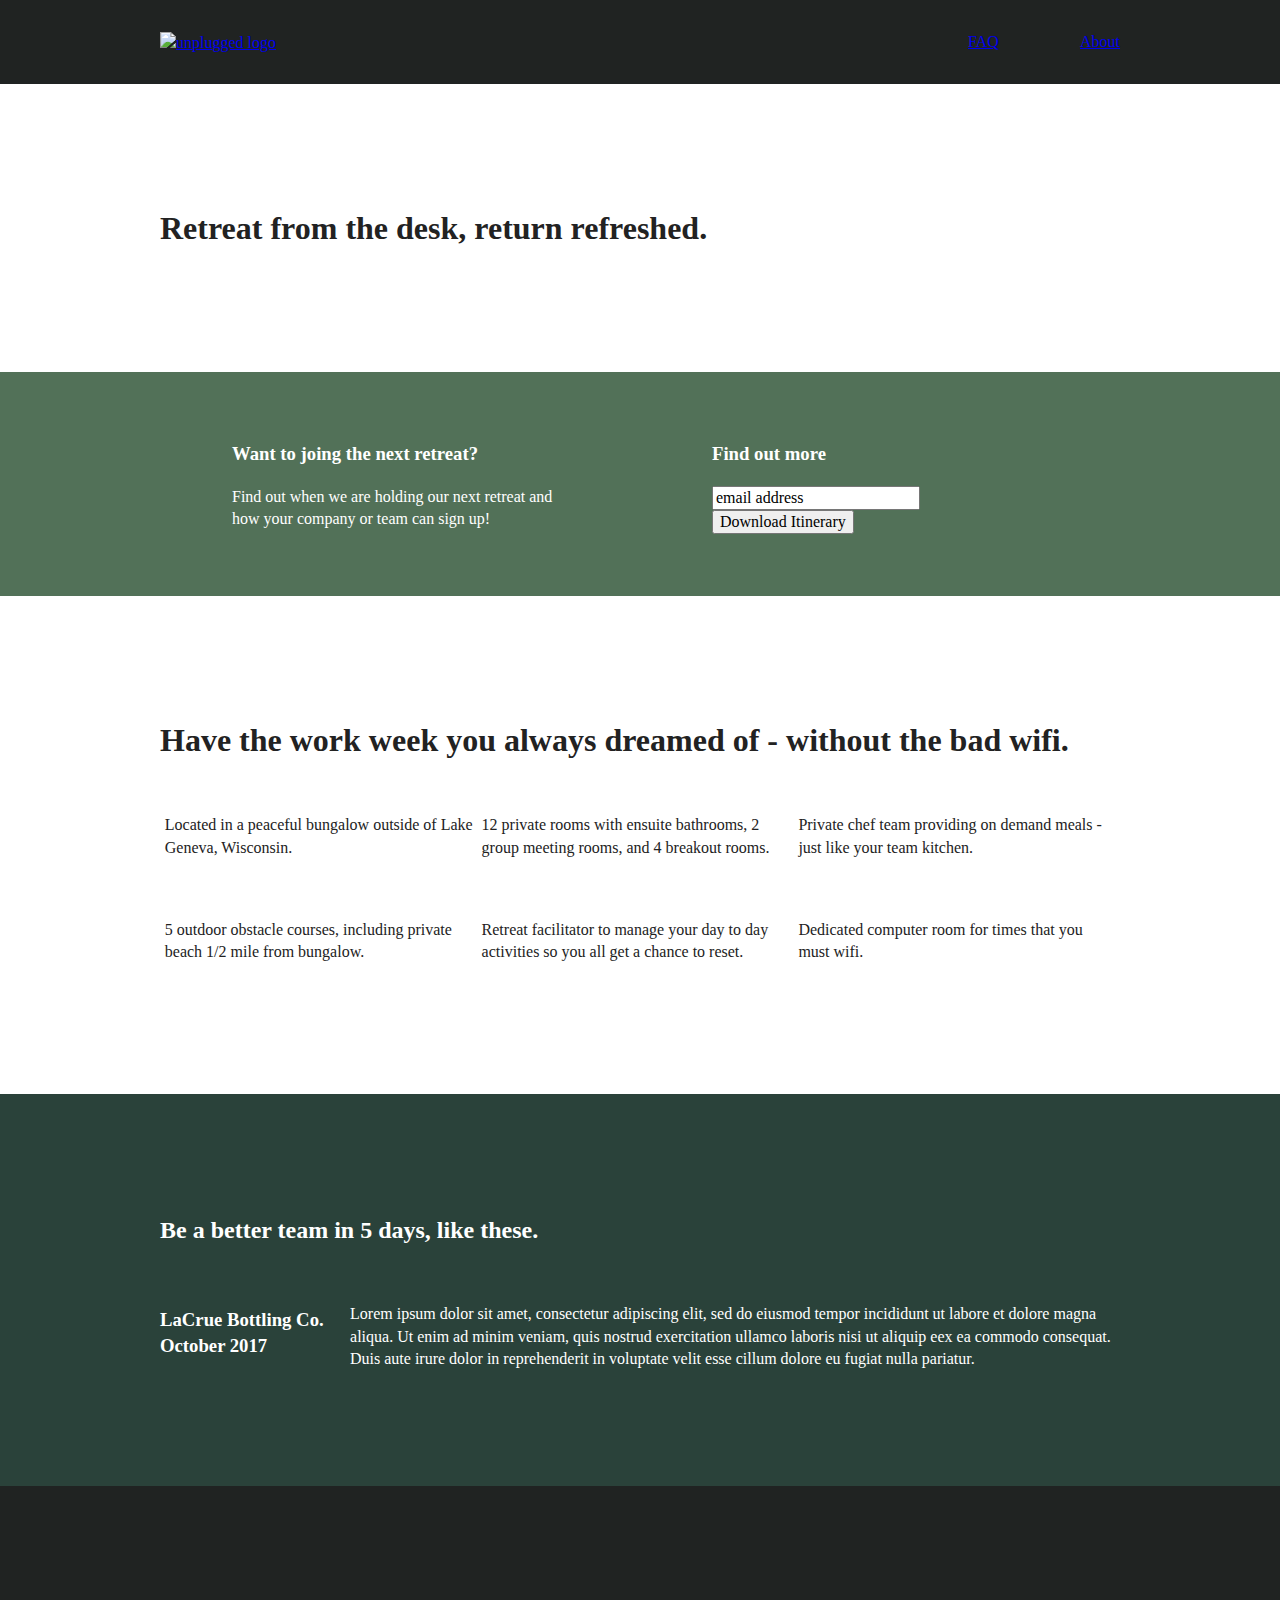
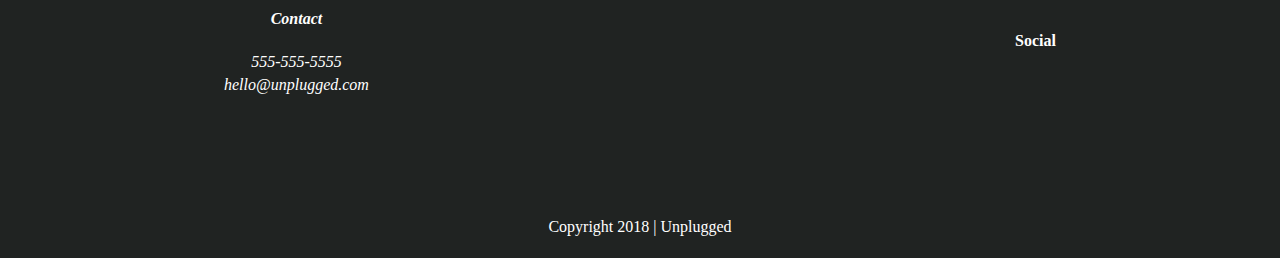
==== index.html @ 1973b43f "added desktop layout" ====
<!doctype html>
<html class="no-js" lang="">

<head>
  <meta charset="utf-8">
  <title>Unplugged Retreat</title>
  <meta name="description" content="">
  <meta name="viewport" content="width=device-width, initial-scale=1">

  <meta property="og:title" content="">
  <meta property="og:type" content="">
  <meta property="og:url" content="">
  <meta property="og:image" content="">

  <link rel="manifest" href="site.webmanifest">
  <link rel="apple-touch-icon" href="icon.png">
  <!-- Place favicon.ico in the root directory -->

  <link rel="stylesheet" href="css/normalize.css">
  <link rel="stylesheet" href="css/main.css">

  <meta name="theme-color" content="#fafafa">
</head>

<body>
  <!-- Add your site or application content here -->
  <header>
    <div class="content-wrapper">
        <a href="#">
          <img src="" alt="unplugged logo">
        </a>
      <div class="header-divider"></div>
      <nav>
        <ul>
          <li><a href="faq/index.html" target="_blank">FAQ</a></li>
          <li><a href="about/index.html" target="_blank">About</a></li>
        </ul>
      </nav>
    </div>
  </header>

  <main>
    <section class="hero-area">
      <div class="content-wrapper">
        <h1>Retreat from the desk, return refreshed.</h1>
      </div>
    </section>

    <aside>
      <div class="content-wrapper">
        <div class="form-description">
          <h3>Want to joing the next retreat?</h3>
          <p>Find out when we are holding our next retreat and how your company or team can sign up!</p>
        </div>
        <div class="form">
          <h3>Find out more</h3>
          <input type="text" name="name" value="email address">
          <input type="button" value="Download Itinerary">
        </div>
      </div> <!-- aside content wrapper ends -->
    </aside>

    <secition class="features">
      <div class="content-wrapper">
        <h1>Have the work week you always dreamed of - without the bad wifi.</h1>
        <div class="features-items">
          <article>
            <p class="fontawesome-icon"></p>
            <p class="features-item-description">Located in a peaceful bungalow outside of Lake Geneva, Wisconsin.</p>
          </article>
          <article>
            <p class="fontawesome-icon"></p>
            <p class="features-item-description">12 private rooms with ensuite bathrooms, 2 group meeting rooms, and 4 breakout rooms.</p>
          </article>
          <article>
            <p class="fontawesome-icon"></p>
            <p class="features-item-description">Private chef team providing on demand meals - just like your team kitchen.</p>
          </article>
          <article>
            <p class="fontawesome-icon"></p>
            <p class="features-item-description">5 outdoor obstacle courses, including private beach 1/2 mile from bungalow.</p>
          </article>
          <article>
            <p class="fontawesome-icon"></p>
            <p class="features-item-description">Retreat facilitator to manage your day to day activities so you all get a chance to reset.</p>
          </article>
          <article>
            <p class="fontawesome-icon"></p>
            <p class="features-item-description">Dedicated computer room for times that you must wifi.</p>
          </article>
        </div>
      </div>
    </secition>

    <section class="reviews">
      <div class="content-wrapper">
        <h2>Be a better team in 5 days, like these.</h2>
        <article>
          <h3>LaCrue Bottling Co. October 2017</h3>
           <p>Lorem ipsum dolor sit amet, consectetur adipiscing elit, sed do eiusmod tempor incididunt ut labore et dolore magna aliqua. Ut enim ad minim veniam, quis nostrud exercitation ullamco laboris nisi ut aliquip eex ea commodo consequat. Duis aute irure dolor in reprehenderit in voluptate velit esse cillum dolore eu fugiat nulla pariatur.</p>
        </article>
      </div>
    </section>

  </main> <!-- main wrapper -->


  <footer>
    <div class="content-wrapper">
      <div class="footer-content">
        <address class="contact">
          <h4>Contact</h4>
          <p>555-555-5555<br>
            hello@unplugged.com</p>
        </address>
        <div class="social">
          <h4>Social</h4>
            <div class="social-icons">
              <p><a href="https://www.facebook.com/christina.c.lynn/" target="_blank"></a></p>
              <p><a href="https://twitter.com/Skillcrush" target="_blank"></a></p>
              <p><a href="https://www.instagram.com/smilynnod/" target="_blank"></a></p>
              <!-- other social links here -->
            </div>
        </div>
      </div><!-- footer content ends -->
    </div> <!-- footer content-wrapper ends -->
    <div class="copyright">
      <p>Copyright 2018 | Unplugged</p>
    </div>
  </footer>




  <script src="js/vendor/modernizr-3.11.2.min.js"></script>
  <script src="js/plugins.js"></script>
  <script src="js/main.js"></script>

  <!-- Google Analytics: change UA-XXXXX-Y to be your site's ID. -->
  <script>
    window.ga = function () { ga.q.push(arguments) }; ga.q = []; ga.l = +new Date;
    ga('create', 'UA-XXXXX-Y', 'auto'); ga('set', 'anonymizeIp', true); ga('set', 'transport', 'beacon'); ga('send', 'pageview')
  </script>
  <script src="https://www.google-analytics.com/analytics.js" async></script>
</body>

</html>
---- css/main.css ----
/*! HTML5 Boilerplate v8.0.0 | MIT License | https://html5boilerplate.com/ */

/* main.css 2.1.0 | MIT License | https://github.com/h5bp/main.css#readme */
/*
 * What follows is the result of much research on cross-browser styling.
 * Credit left inline and big thanks to Nicolas Gallagher, Jonathan Neal,
 * Kroc Camen, and the H5BP dev community and team.
 */

/* ==========================================================================
   Base styles: opinionated defaults
   ========================================================================== */

html {
  color: #222;
  font-size: 1em;
  line-height: 1.4;
}

/*
 * Remove text-shadow in selection highlight:
 * https://twitter.com/miketaylr/status/12228805301
 *
 * Vendor-prefixed and regular ::selection selectors cannot be combined:
 * https://stackoverflow.com/a/16982510/7133471
 *
 * Customize the background color to match your design.
 */

::-moz-selection {
  background: #b3d4fc;
  text-shadow: none;
}

::selection {
  background: #b3d4fc;
  text-shadow: none;
}

/*
 * A better looking default horizontal rule
 */

hr {
  display: block;
  height: 1px;
  border: 0;
  border-top: 1px solid #ccc;
  margin: 1em 0;
  padding: 0;
}

/*
 * Remove the gap between audio, canvas, iframes,
 * images, videos and the bottom of their containers:
 * https://github.com/h5bp/html5-boilerplate/issues/440
 */

audio,
canvas,
iframe,
img,
svg,
video {
  vertical-align: middle;
}

/*
 * Remove default fieldset styles.
 */

fieldset {
  border: 0;
  margin: 0;
  padding: 0;
}

/*
 * Allow only vertical resizing of textareas.
 */

textarea {
  resize: vertical;
}

/* ==========================================================================
   Author's custom styles
   ========================================================================== */

  .content-wrapper {
    width: 90%;
    margin: 50px 0;
  }

   /*------------- Base Header - Footer Styles -------------*/

   header,
   footer {
    display: flex;
    justify-content: center;
    align-items: center;
    flex-flow: row wrap;
   }

   header {
    background: #202322;
    color: #ffffff;
    padding: 15px 0;
   }

   header .content-wrapper {
    margin: 0;
    display: flex;
    justify-content: center;
    align-items: center;
    flex-flow: row wrap;
   }

   .header-divider {
    width: 100%;
    height: 1px;
    margin: 10px 0 20px 0;
   }

   header nav {
    display: flex;
    justify-content: space-around;
    align-items: center;
    flex-flow: row wrap; 
    width: 60%;
   }

   header nav ul {
    display: flex;
    justify-content: space-around;
    width: 100%;
    list-style-type: none;
   }

   footer {
    flex-direction: column;
    margin: 0;
    background: #202322;
    color: #ffffff;
   }

   footer p{
    margin: 0;
   }

   footer .content-wrapper {
    width: 55%;
    margin: 50px 0;
    text-align: center;
   }

   footer .contact {
    margin-bottom: 50px;
   }

   footer .social-icons {
    display: flex;
    justify-content: space-around;
    align-items: center;
   }

   footer .social-icons p {
    display: flex;
    justify-content: center;
    align-items: center;
   }

   footer .copyright {
    margin: 20px 0;
    display: flex;
    justify-content: center;
   }

   /*------------- Mobile Styles - Homepage -------------*/

   /* Hero Area */

  .hero-area {
    display: flex;
    justify-content: center;
    flex-flow: row wrap; 
   }

   /* Aside */

   aside {
    display: flex;
    justify-content: center;
    align-items: center;
    flex-flow: row wrap;
    background: #527158; 
    color: #ffffff;
   }


  /* Features */

   .features {
    display: flex;
    justify-content: center;
    flex-flow: row wrap; 
   }


   .features h2 {
    margin-bottom: 60px;
   }

   .features .features-items{
    display: flex;
    justify-content: center;
    align-items: center;
    flex-flow: row wrap; 
   }

   .features article {
    width: 64%;
    margin: 30px 0;
   }

   .features p {
    margin: 0;
   }

    /* Reviews */

  .reviews{
    display: flex;
    justify-content: center;
    flex-flow: row wrap; 
    background: #2a423a; 
    color: #ffffff;
   }

   .reviews h2 {
    margin-bottom: 40px;
   }

   .reviews h3 {
    width: 55%;
    margin: 20px 0;
   }

/* ==========================================================================
   About Page
   ========================================================================== */

  .mission {
    display: flex;
    justify-content: center;
    align-items: center;
    flex-flow: row wrap; 
    background: #527158;
    color: #ffffff;
  }

  .map {
    margin: 0;
  }

  .contact-section {
    display: flex;
    justify-content: center;
    align-items: center;
    flex-flow: row wrap;
    background: #2a423a;
    color: #ffffff;
  }

  .contact-content p {
    margin: 0;
  }


/* ==========================================================================
   FAQ Page
   ========================================================================== */
   
   .faq {
    display: flex;
    justify-content: center;
    align-items: center;
    flex-flow: row wrap; 
    background: #527158;
    color: #ffffff;
   }

   .faq .content-wrapper {
    display: flex;
    justify-content: flex-start;
    align-items: center;
    flex-flow: row wrap; 
    margin: 50px 0 0 0;
   }

   .faq h2 {
    margin-bottom: 40px:;
   }

   .faq-content {
    margin-bottom: 50px;
   }


/* ==========================================================================
   Helper classes
   ========================================================================== */

/*
 * Hide visually and from screen readers
 */

.hidden,
[hidden] {
  display: none !important;
}

/*
 * Hide only visually, but have it available for screen readers:
 * https://snook.ca/archives/html_and_css/hiding-content-for-accessibility
 *
 * 1. For long content, line feeds are not interpreted as spaces and small width
 *    causes content to wrap 1 word per line:
 *    https://medium.com/@jessebeach/beware-smushed-off-screen-accessible-text-5952a4c2cbfe
 */

.sr-only {
  border: 0;
  clip: rect(0, 0, 0, 0);
  height: 1px;
  margin: -1px;
  overflow: hidden;
  padding: 0;
  position: absolute;
  white-space: nowrap;
  width: 1px;
  /* 1 */
}

/*
 * Extends the .sr-only class to allow the element
 * to be focusable when navigated to via the keyboard:
 * https://www.drupal.org/node/897638
 */

.sr-only.focusable:active,
.sr-only.focusable:focus {
  clip: auto;
  height: auto;
  margin: 0;
  overflow: visible;
  position: static;
  white-space: inherit;
  width: auto;
}

/*
 * Hide visually and from screen readers, but maintain layout
 */

.invisible {
  visibility: hidden;
}

/*
 * Clearfix: contain floats
 *
 * For modern browsers
 * 1. The space content is one way to avoid an Opera bug when the
 *    `contenteditable` attribute is included anywhere else in the document.
 *    Otherwise it causes space to appear at the top and bottom of elements
 *    that receive the `clearfix` class.
 * 2. The use of `table` rather than `block` is only necessary if using
 *    `:before` to contain the top-margins of child elements.
 */

.clearfix::before,
.clearfix::after {
  content: " ";
  display: table;
}

.clearfix::after {
  clear: both;
}

/* ==========================================================================
   EXAMPLE Media Queries for Responsive Design.
   These examples override the primary ('mobile first') styles.
   Modify as content requires.
   ========================================================================== */

@media screen and (min-width: 768px) {
  /*Tablet styles here*/

  /* General styles */
  .content-wrapper {
    max-width: 640px;
    margin: 100px 0;
  }

  /* Header */
  header {
    justify-content: space-around;
    padding: 33px 0;
  }

  header .content-wrapper {
    width: 100%;
    justify-content: space-between;
  }

  header nav {
    width: 20%;
  }

  header nav ul {
    justify-content: space-between;
  }

  .header-divider {
    display: none;
  }

/* Hero Area */

/* Aside */
  aside .content-wrapper {
    margin: 50px 0;
    display: flex;
    justify-content: space-between;
    flex-flow: row wrap;
  }

  aside .content-wrapper .form-description,
  aside .content-wrapper .form {
    width: 40%;
    margin: 0;
  }

  /* Features */
  .features article {
    align-items: center;
    display: flex;
    justify-content: center;
    flex-flow: column wrap;
    flex-basis: 50%;
  }

  .freatures .features-item-description {
    width: 60%;
  }


  /* Reviews */
  .reviews article {
    display: flex;
    justify-content: flex-start;
  }
  
  .review article div {
    width: 50%;
  }

  /* Footer */
  footer .content-wrapper {
    width: 65%;
    margin: 100px 0px ;

  }

  .footer-content {
    display: flex;
    justify-content: space-between;
    align-items: center;

  }

  footer .contact {
    margin-bottom: 0;

  }

  footer .copyright {
    width: 100%;
  }

/* ==========================================================================
   About Page
   ========================================================================== */
 
   .mission-content {
      display: flex;
      justify-content: space-between;
      align-items: center;
      padding-top: 20px;
    }
 
    .mission-content p {
      width: 45%
    }
 
    .contact-section .content-wrapper h2 {
      width: 83%
    }
 
    .contact-content {
      display: flex;
      justify-content: space-between;
      align-items: flex-start;
}


/* ==========================================================================
   FAQ Page
   ========================================================================== */
   
   header {
    padding: 15px 0;
   }

    .faq .content-wrapper {
      justify-content: space-between;
    }
    
    .faq-content {
      flex-basis: 40%;
    }
 
    .faq h2 {
      width: 100%;
    }

}

@media screen and (min-width: 1200px) {
  /*Desktop styles here*/

  /* General styles */
  .content-wrapper {
    max-width: 960px;
  }

/* Hero Area */
  .hero-area h1 {
    width: 60%;
}


/* Aside */
  aside .content-wrapper {
    justify-content: space-around;
  }

  aside .content-wrapper .form-description,
  aside .content-wrapper .form {
    width: 35%;
  }

  /* Features */
  .features h2 {
    width: 90%;
  }

  .features article {
    flex-basis: 33%;
  }


  /* Reviews */
  .review article div {
    width: 45%;
  }

/* ==========================================================================
   About Page
   ========================================================================== */
 
   .mission h2 , 
   .contact-section .content-wrapper {
       max-width: 95%;
    }


/* ==========================================================================
   FAQ Page
   ========================================================================== */

    .faq h2 {
      width: 100%;
    }


}

@media print,
  (-webkit-min-device-pixel-ratio: 1.25),
  (min-resolution: 1.25dppx),
  (min-resolution: 120dpi) {
  /* Style adjustments for high resolution devices */
}

/* ==========================================================================
   Print styles.
   Inlined to avoid the additional HTTP request:
   https://www.phpied.com/delay-loading-your-print-css/
   ========================================================================== */

@media print {
  *,
  *::before,
  *::after {
    background: #fff !important;
    color: #000 !important;
    /* Black prints faster */
    box-shadow: none !important;
    text-shadow: none !important;
  }

  a,
  a:visited {
    text-decoration: underline;
  }

  a[href]::after {
    content: " (" attr(href) ")";
  }

  abbr[title]::after {
    content: " (" attr(title) ")";
  }

  /*
   * Don't show links that are fragment identifiers,
   * or use the `javascript:` pseudo protocol
   */
  a[href^="#"]::after,
  a[href^="javascript:"]::after {
    content: "";
  }

  pre {
    white-space: pre-wrap !important;
  }

  pre,
  blockquote {
    border: 1px solid #999;
    page-break-inside: avoid;
  }

  /*
   * Printing Tables:
   * https://web.archive.org/web/20180815150934/http://css-discuss.incutio.com/wiki/Printing_Tables
   */
  thead {
    display: table-header-group;
  }

  tr,
  img {
    page-break-inside: avoid;
  }

  p,
  h2,
  h3 {
    orphans: 3;
    widows: 3;
  }

  h2,
  h3 {
    page-break-after: avoid;
  }
}
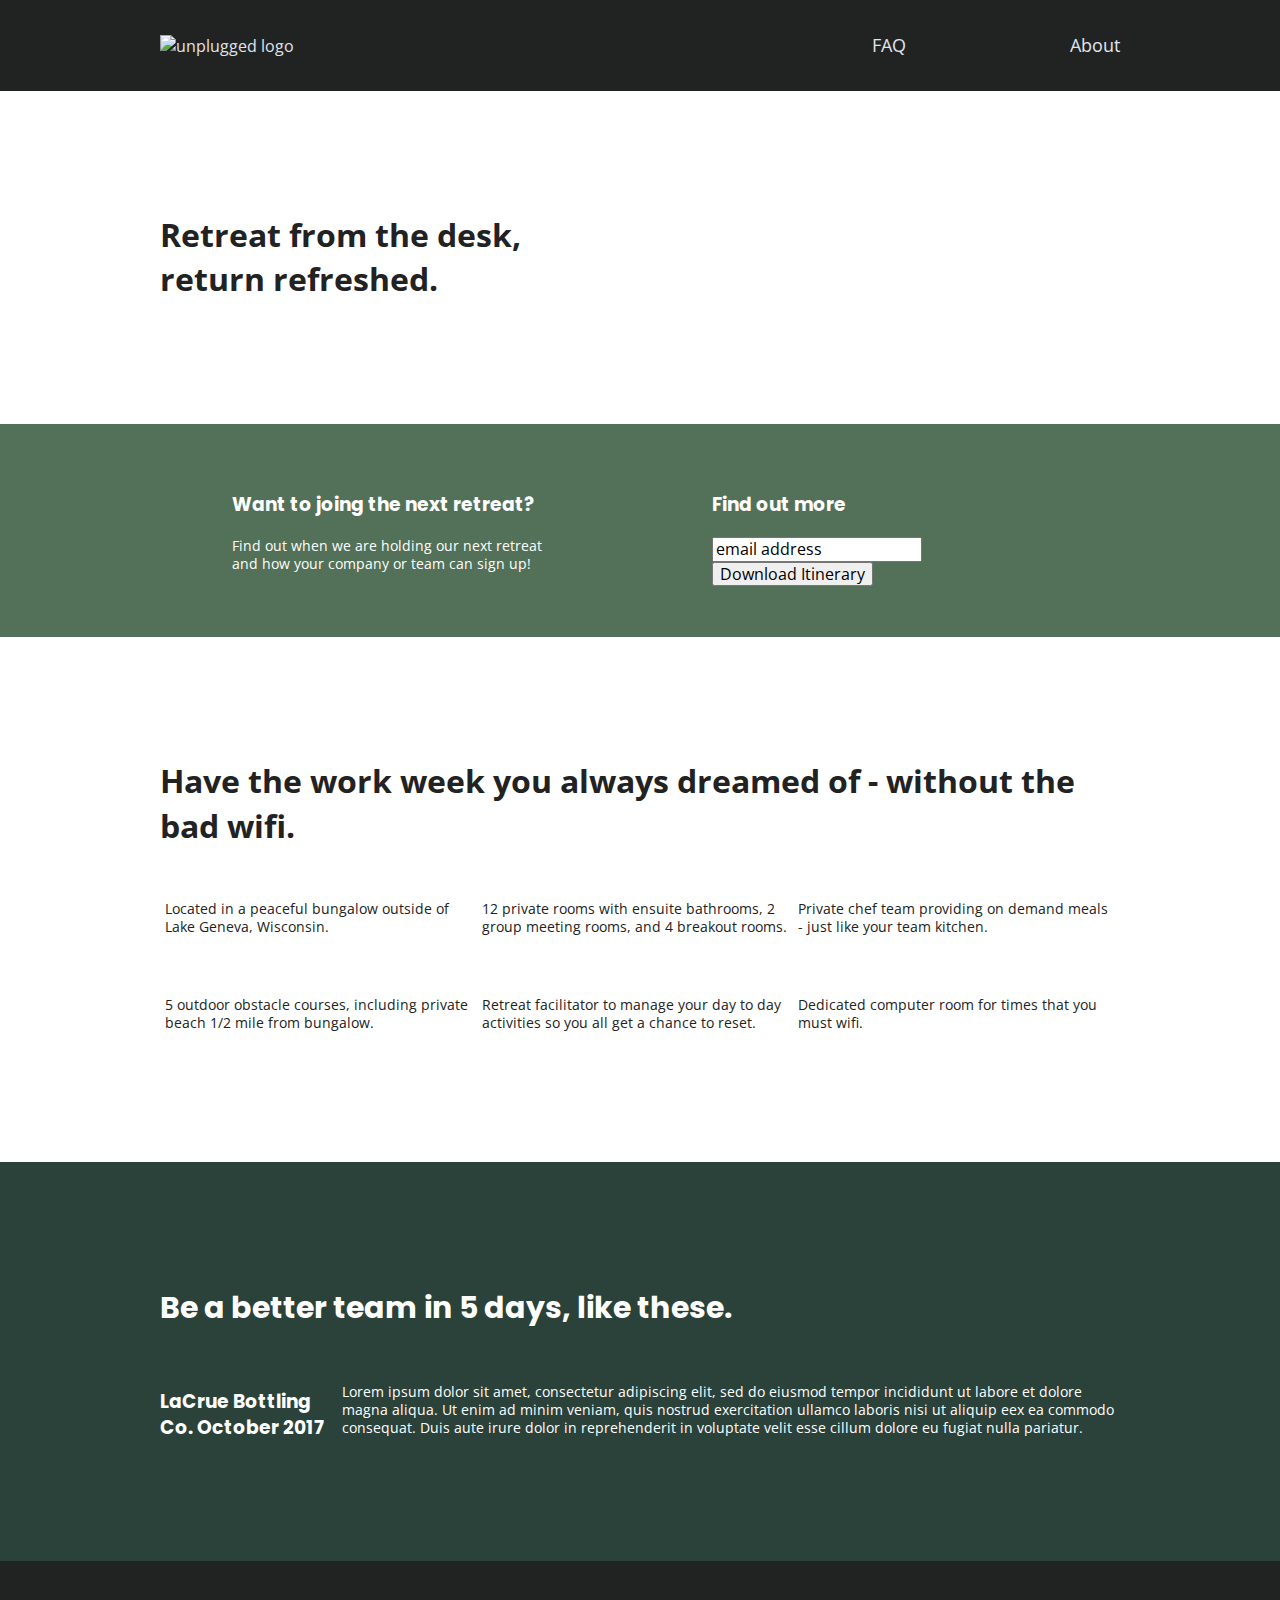
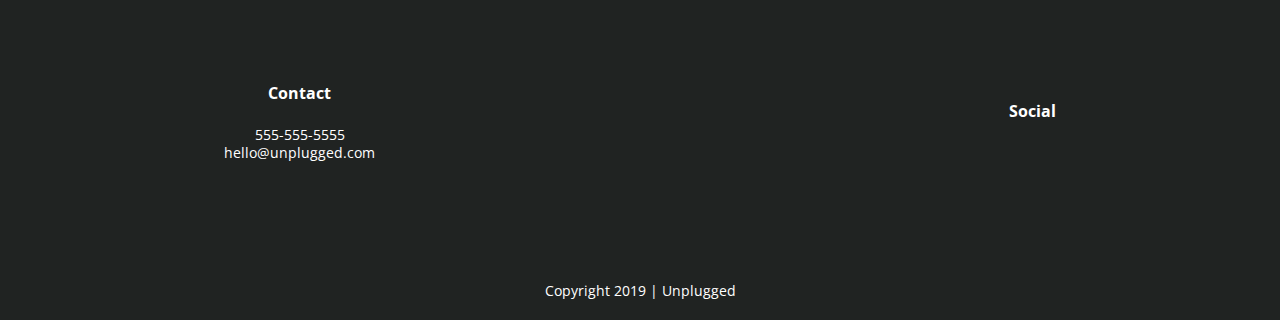
==== commit abf0a55d: "added text style to CSS" ====
--- a/index.html
+++ b/index.html
@@ -20,6 +20,9 @@
   <link rel="stylesheet" href="css/main.css">
 
   <meta name="theme-color" content="#fafafa">
+
+<!-- Google Fonts -->
+  <link href="https://fonts.googleapis.com/css?family=Open+Sans:400,700|Poppins:500,700" rel="stylesheet">
 </head>
 
 <body>
@@ -42,7 +45,7 @@
   <main>
     <section class="hero-area">
       <div class="content-wrapper">
-        <h1>Retreat from the desk, return refreshed.</h1>
+        <h1>Retreat from the desk,<br>return refreshed.</h1>
       </div>
     </section>
 
@@ -125,7 +128,7 @@
       </div><!-- footer content ends -->
     </div> <!-- footer content-wrapper ends -->
     <div class="copyright">
-      <p>Copyright 2018 | Unplugged</p>
+      <p>Copyright 2019 | Unplugged</p>
     </div>
   </footer>
 
--- a/css/main.css
+++ b/css/main.css
@@ -87,6 +87,62 @@
    Author's custom styles
    ========================================================================== */
 
+/* General Styles */
+ 
+html {
+  font-size: 16px;
+}
+ 
+body {
+ font-family: 'Open Sans', sans-serif;
+ font-size: 1em;
+ text-align: left;
+}
+ 
+ul, 
+ol {
+ font-size: 1.125em;
+ list-style-type: none;
+}
+ 
+a {
+  color: #e2e3ed;
+  text-decoration: none;
+}
+ 
+h2 {
+ font-family: 'Poppins', sans-serif;
+ font-size: 1.875em;
+}
+ 
+h3 {
+ font-family: 'Poppins', sans-serif;
+ font-size: 1.125em,
+ margin: 20px 0;
+}
+ 
+p {
+  font-family: 'Open Sans', sans-serif;
+  font-size: .875em;
+  line-height: 1.285em;
+}
+ 
+img {
+ 
+}
+ 
+figure {
+ 
+}
+ 
+address h4 {
+ font-style: normal;
+}
+
+address p {
+ font-style: normal;
+}
+
   .content-wrapper {
     width: 90%;
     margin: 50px 0;
@@ -132,9 +188,8 @@
 
    header nav ul {
     display: flex;
-    justify-content: space-around;
+    justify-content: space-between;
     width: 100%;
-    list-style-type: none;
    }
 
    footer {
@@ -416,7 +471,7 @@
   }
 
   header nav {
-    width: 20%;
+    width: 30%;
   }
 
   header nav ul {
@@ -426,8 +481,6 @@
   .header-divider {
     display: none;
   }
-
-/* Hero Area */
 
 /* Aside */
   aside .content-wrapper {
@@ -449,11 +502,11 @@
     display: flex;
     justify-content: center;
     flex-flow: column wrap;
-    flex-basis: 50%;
+    flex-basis: 45%;
   }
 
   .freatures .features-item-description {
-    width: 60%;
+    width: 62%;
   }
 
 
@@ -541,6 +594,10 @@
 @media screen and (min-width: 1200px) {
   /*Desktop styles here*/
 
+  header {
+    padding: 15px 0;
+  }
+
   /* General styles */
   .content-wrapper {
     max-width: 960px;
@@ -548,7 +605,7 @@
 
 /* Hero Area */
   .hero-area h1 {
-    width: 60%;
+    width: 40%;
 }
 
 
@@ -574,7 +631,7 @@
 
   /* Reviews */
   .review article div {
-    width: 45%;
+    width: 50%;
   }
 
 /* ==========================================================================
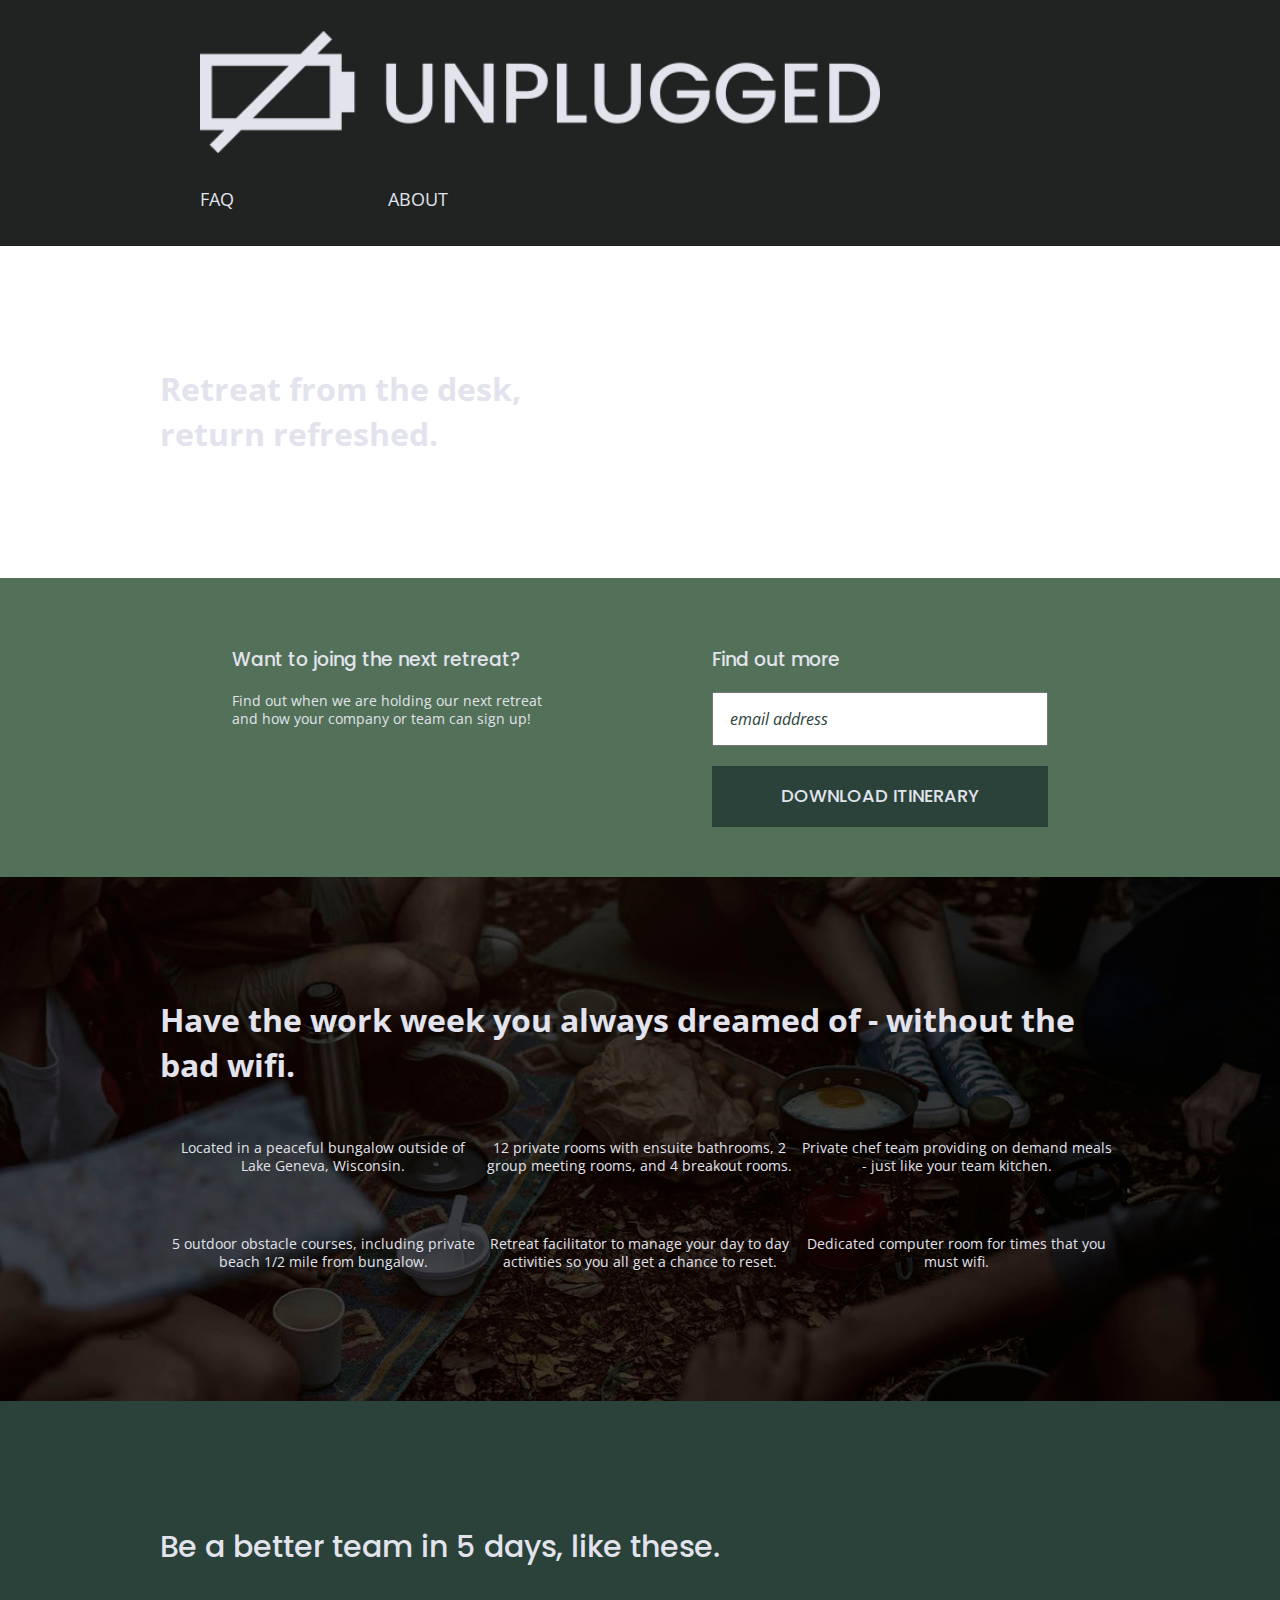
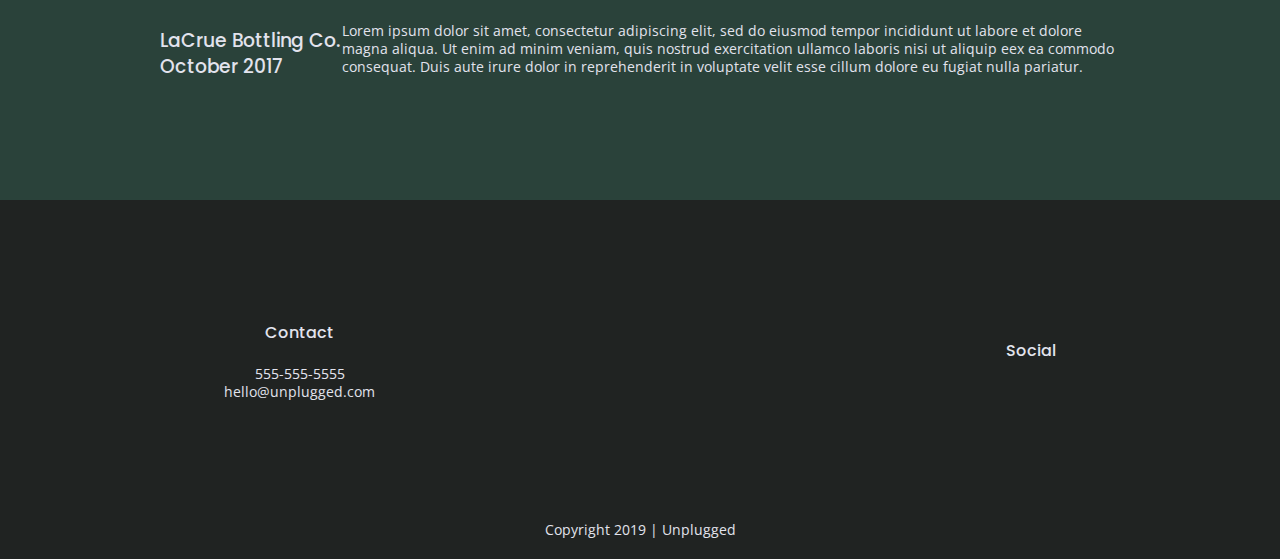
==== commit ee05a5cc: "set images to 72ppi and added them as background in index.html" ====
--- a/index.html
+++ b/index.html
@@ -30,7 +30,9 @@
   <header>
     <div class="content-wrapper">
         <a href="#">
-          <img src="" alt="unplugged logo">
+        <figure>
+          <img src="img/unpluggedlogo.png" alt="unplugged logo">
+        </figure>
         </a>
       <div class="header-divider"></div>
       <nav>
--- a/css/main.css
+++ b/css/main.css
@@ -94,15 +94,17 @@
 }
  
 body {
- font-family: 'Open Sans', sans-serif;
- font-size: 1em;
- text-align: left;
+  font-family: 'Open Sans', sans-serif;
+  font-size: 1em;
+  text-align: left;
+  color: #e2e3ed;
 }
  
 ul, 
 ol {
- font-size: 1.125em;
- list-style-type: none;
+  font-size: 1.125em;
+  list-style-type: none;
+  text-transform: uppercase;
 }
  
 a {
@@ -111,36 +113,38 @@
 }
  
 h2 {
- font-family: 'Poppins', sans-serif;
- font-size: 1.875em;
-}
- 
-h3 {
- font-family: 'Poppins', sans-serif;
- font-size: 1.125em,
- margin: 20px 0;
+  font-family: 'Poppins', sans-serif;
+  font-size: 1.875em;
+  font-weight: 500;
+}
+ 
+h3, h4 {
+  font-family: 'Poppins', sans-serif;
+  font-size: 1.125em,
+  margin: 20px 0;
+  font-weight: 500;
 }
  
 p {
-  font-family: 'Open Sans', sans-serif;
   font-size: .875em;
   line-height: 1.285em;
+  font-weight: normal;
 }
  
 img {
- 
+  width: 100%;
 }
  
 figure {
- 
+  width: 100%;
 }
  
 address h4 {
- font-style: normal;
+  font-style: normal;
 }
 
 address p {
- font-style: normal;
+  font-style: normal;
 }
 
   .content-wrapper {
@@ -160,7 +164,6 @@
 
    header {
     background: #202322;
-    color: #ffffff;
     padding: 15px 0;
    }
 
@@ -175,6 +178,7 @@
    .header-divider {
     width: 100%;
     height: 1px;
+    background: #3a3a3a;
     margin: 10px 0 20px 0;
    }
 
@@ -196,7 +200,6 @@
     flex-direction: column;
     margin: 0;
     background: #202322;
-    color: #ffffff;
    }
 
    footer p{
@@ -239,7 +242,11 @@
     display: flex;
     justify-content: center;
     flex-flow: row wrap; 
-   }
+    background: url('../img/jake-melara-30679-unsplash.jpg') center no-repeat;
+    background-size: cover;
+   }
+
+
 
    /* Aside */
 
@@ -249,7 +256,6 @@
     align-items: center;
     flex-flow: row wrap;
     background: #527158; 
-    color: #ffffff;
    }
 
 
@@ -259,6 +265,8 @@
     display: flex;
     justify-content: center;
     flex-flow: row wrap; 
+    background: url('../img/rawpixel-800820-unsplash1.jpg') center no-repeat;
+    background-size: cover;
    }
 
 
@@ -276,6 +284,7 @@
    .features article {
     width: 64%;
     margin: 30px 0;
+    text-align: center;
    }
 
    .features p {
@@ -289,7 +298,6 @@
     justify-content: center;
     flex-flow: row wrap; 
     background: #2a423a; 
-    color: #ffffff;
    }
 
    .reviews h2 {
@@ -311,7 +319,6 @@
     align-items: center;
     flex-flow: row wrap; 
     background: #527158;
-    color: #ffffff;
   }
 
   .map {
@@ -324,7 +331,6 @@
     align-items: center;
     flex-flow: row wrap;
     background: #2a423a;
-    color: #ffffff;
   }
 
   .contact-content p {
@@ -342,7 +348,6 @@
     align-items: center;
     flex-flow: row wrap; 
     background: #527158;
-    color: #ffffff;
    }
 
    .faq .content-wrapper {
@@ -358,9 +363,38 @@
    }
 
    .faq-content {
-    margin-bottom: 50px;
-   }
-
+    margin-bottom: 30px;
+   }
+
+
+
+
+
+aside .form {
+  margin-top: 30px;
+}
+ 
+input[type=text] {
+  box-sizing: border-box;
+  width: 100%;
+  color: #2a423a;
+  font-style: italic;
+  padding: 1em;
+}
+ 
+input[type=button] {
+  width: 100%;
+  padding: 20px 0;
+  margin-top: 20px;
+  background-color: #2a423a;
+  font-family: 'Poppins', Helvetica, Arial, sans-serif;
+  font-weight: 500;
+  font-size: 1.125em;
+  color: #e2e3ed;
+  border: none;
+  text-align: center;
+  text-transform: uppercase;
+}
 
 /* ==========================================================================
    Helper classes
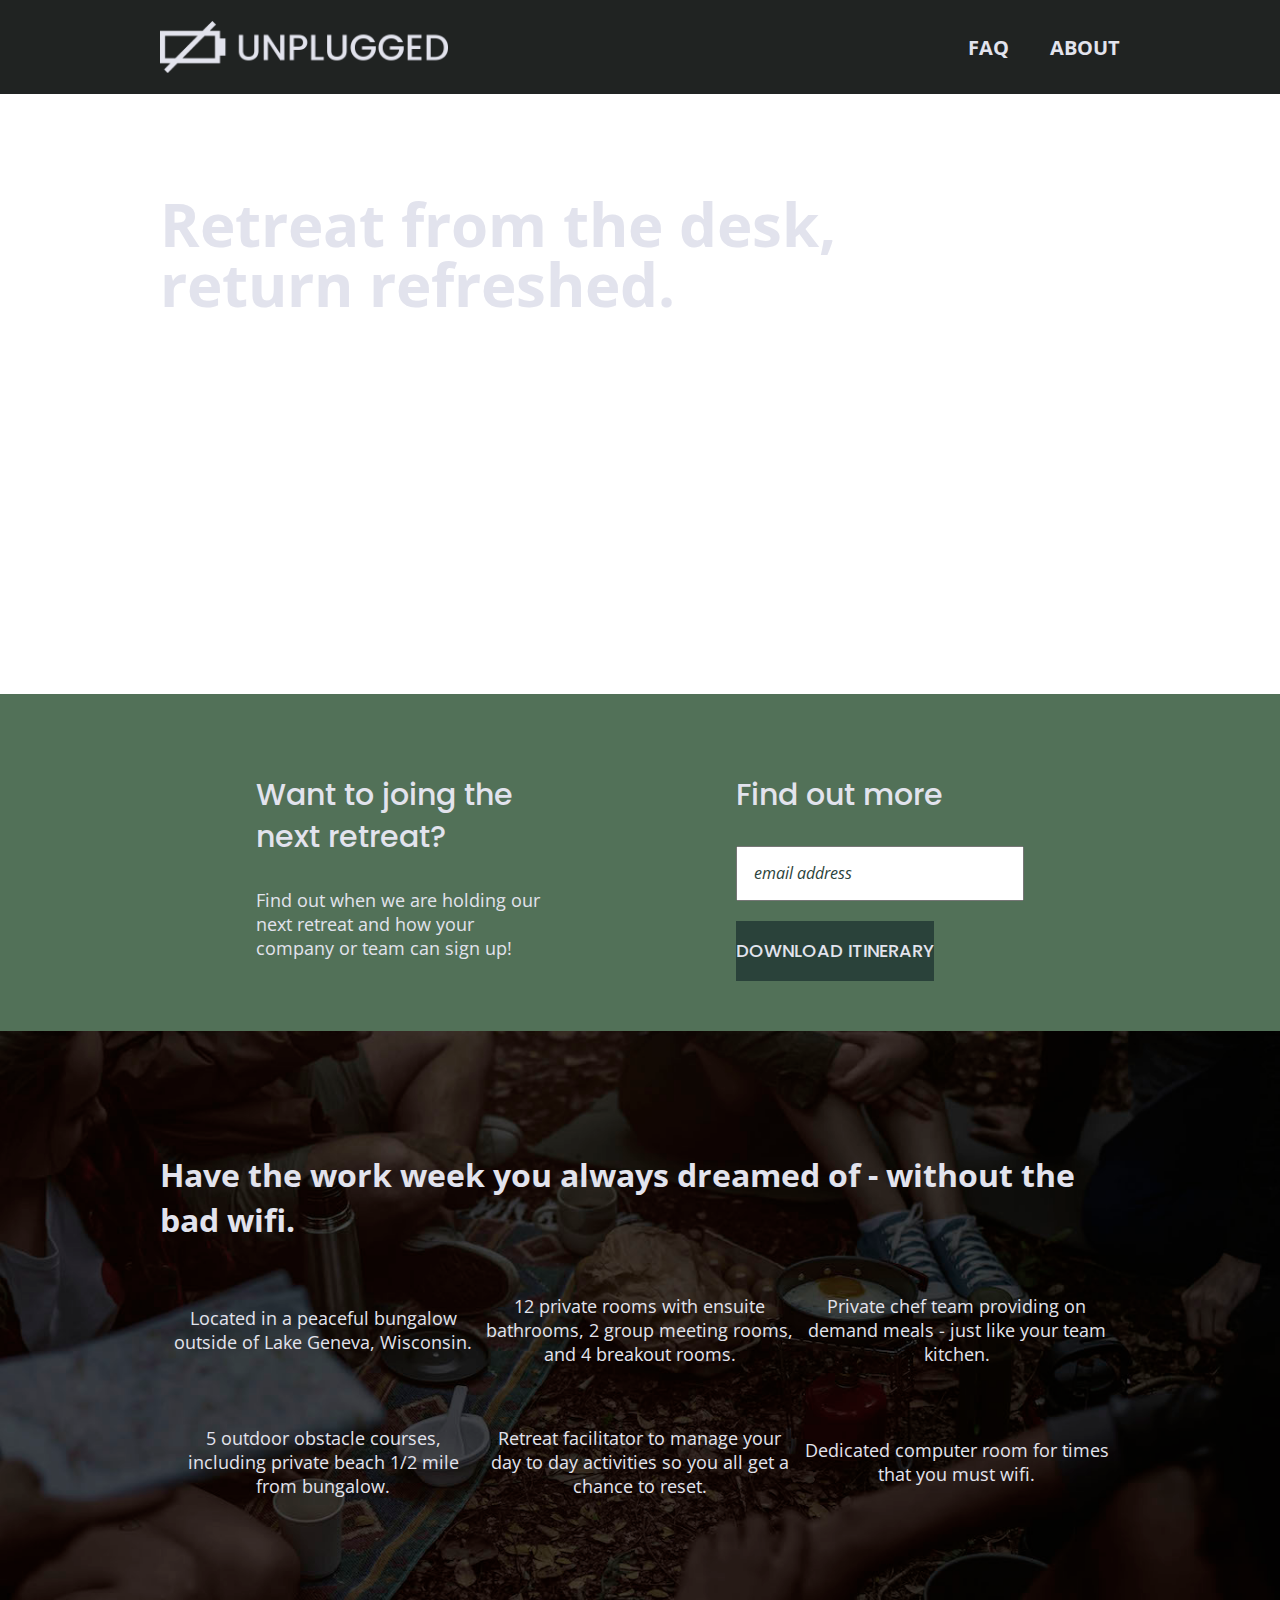
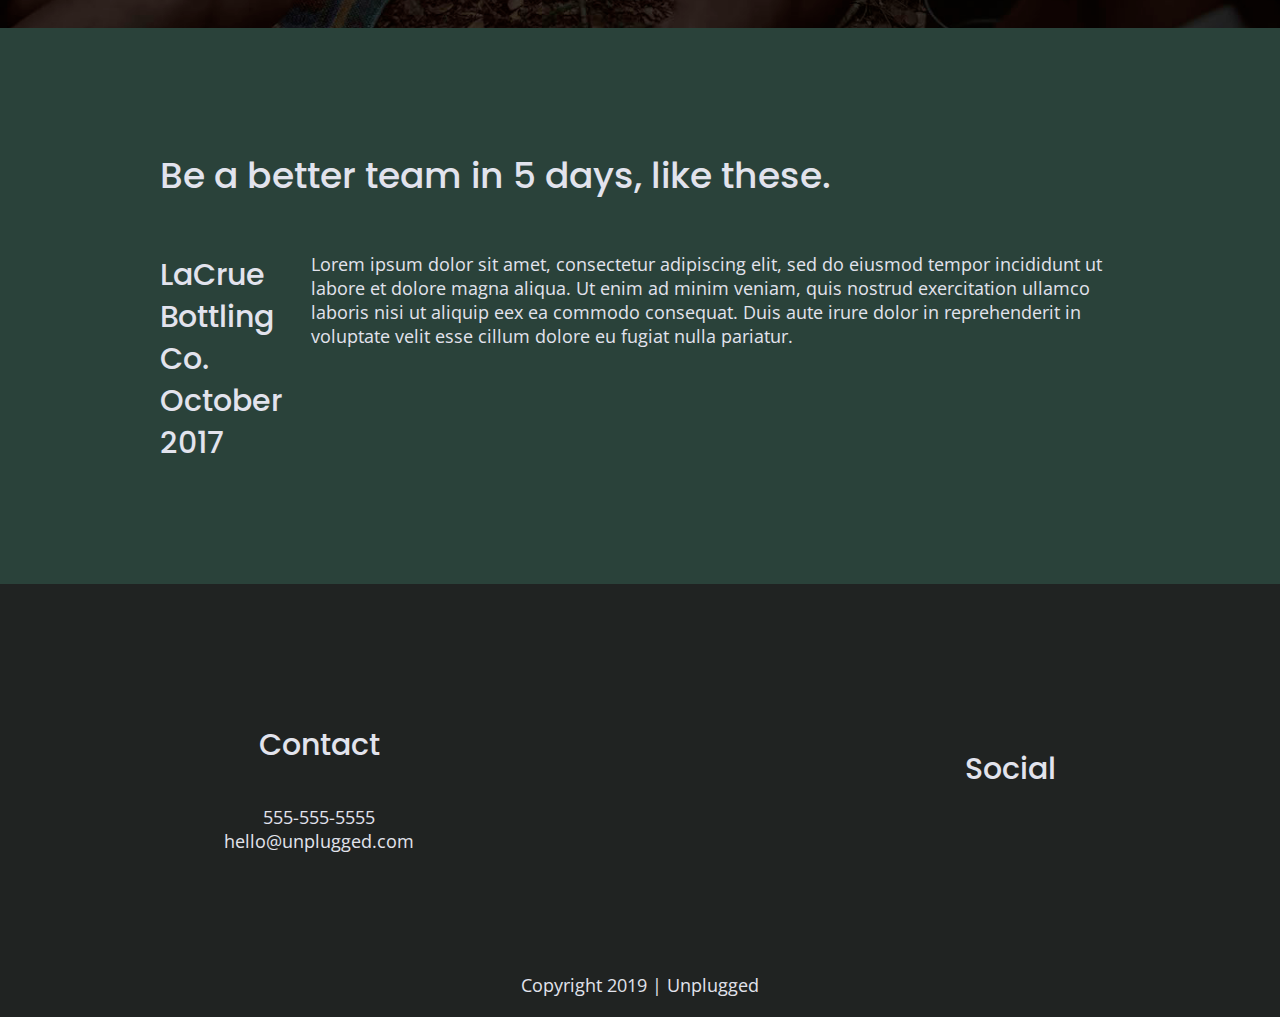
==== commit 0ae26f20: "made background images responsive" ====
--- a/index.html
+++ b/index.html
@@ -29,11 +29,11 @@
   <!-- Add your site or application content here -->
   <header>
     <div class="content-wrapper">
+      <figure>
         <a href="#">
-        <figure>
           <img src="img/unpluggedlogo.png" alt="unplugged logo">
-        </figure>
         </a>
+      </figure>
       <div class="header-divider"></div>
       <nav>
         <ul>
--- a/css/main.css
+++ b/css/main.css
@@ -102,9 +102,7 @@
  
 ul, 
 ol {
-  font-size: 1.125em;
   list-style-type: none;
-  text-transform: uppercase;
 }
  
 a {
@@ -136,7 +134,7 @@
 }
  
 figure {
-  width: 100%;
+  margin: 0;
 }
  
 address h4 {
@@ -156,6 +154,7 @@
 
    header,
    footer {
+    background: #202322;
     display: flex;
     justify-content: center;
     align-items: center;
@@ -163,12 +162,19 @@
    }
 
    header {
-    background: #202322;
     padding: 15px 0;
    }
 
    header .content-wrapper {
     margin: 0;
+    display: flex;
+    justify-content: center;
+    align-items: center;
+    flex-flow: row wrap;
+   }
+
+   header figure {
+    width: 60%;
     display: flex;
     justify-content: center;
     align-items: center;
@@ -188,6 +194,9 @@
     align-items: center;
     flex-flow: row wrap; 
     width: 60%;
+    font-weight: 700;
+    text-transform: uppercase;
+    font-size: 1.125em;
    }
 
    header nav ul {
@@ -196,10 +205,14 @@
     width: 100%;
    }
 
+   header nav ul li {
+    font-size: 1.125em;
+   }
+
    footer {
     flex-direction: column;
+    text-align: center;
     margin: 0;
-    background: #202322;
    }
 
    footer p{
@@ -209,7 +222,6 @@
    footer .content-wrapper {
     width: 55%;
     margin: 50px 0;
-    text-align: center;
    }
 
    footer .contact {
@@ -230,8 +242,6 @@
 
    footer .copyright {
     margin: 20px 0;
-    display: flex;
-    justify-content: center;
    }
 
    /*------------- Mobile Styles - Homepage -------------*/
@@ -242,7 +252,8 @@
     display: flex;
     justify-content: center;
     flex-flow: row wrap; 
-    background: url('../img/jake-melara-30679-unsplash.jpg') center no-repeat;
+    min-height: 500px;
+    background: url('../img/unplugged-retreat.jpg') center no-repeat;
     background-size: cover;
    }
 
@@ -250,14 +261,39 @@
 
    /* Aside */
 
-   aside {
+  aside {
     display: flex;
     justify-content: center;
     align-items: center;
     flex-flow: row wrap;
     background: #527158; 
-   }
-
+  }
+
+  aside .form {
+    margin-top: 30px;
+  }
+ 
+  input[type=text] {
+    box-sizing: border-box;
+    width: 100%;
+    color: #2a423a;
+    font-style: italic;
+    padding: 1em;
+  }
+ 
+  input[type=button] {
+    xwidth: 100%;
+    padding: 20px 0;
+    margin-top: 20px;
+    background-color: #2a423a;
+    font-family: 'Poppins', Helvetica, Arial, sans-serif;
+    font-weight: 500;
+    font-size: 1.125em;
+    color: #e2e3ed;
+    border: none;
+    text-align: center;
+    text-transform: uppercase;
+  }
 
   /* Features */
 
@@ -265,7 +301,7 @@
     display: flex;
     justify-content: center;
     flex-flow: row wrap; 
-    background: url('../img/rawpixel-800820-unsplash1.jpg') center no-repeat;
+    background: url('../img/unplugged-retreat-features.jpg') center no-repeat;
     background-size: cover;
    }
 
@@ -289,6 +325,7 @@
 
    .features p {
     margin: 0;
+    text-align: center;
    }
 
     /* Reviews */
@@ -302,6 +339,7 @@
 
    .reviews h2 {
     margin-bottom: 40px;
+    line-height: 1em;
    }
 
    .reviews h3 {
@@ -366,35 +404,11 @@
     margin-bottom: 30px;
    }
 
-
-
-
-
-aside .form {
-  margin-top: 30px;
-}
- 
-input[type=text] {
-  box-sizing: border-box;
-  width: 100%;
-  color: #2a423a;
-  font-style: italic;
-  padding: 1em;
-}
- 
-input[type=button] {
-  width: 100%;
-  padding: 20px 0;
-  margin-top: 20px;
-  background-color: #2a423a;
-  font-family: 'Poppins', Helvetica, Arial, sans-serif;
-  font-weight: 500;
-  font-size: 1.125em;
-  color: #e2e3ed;
-  border: none;
-  text-align: center;
-  text-transform: uppercase;
-}
+   .faq-content h4 {
+    line-height: 1.333em;
+   }
+
+
 
 /* ==========================================================================
    Helper classes
@@ -504,6 +518,10 @@
     justify-content: space-between;
   }
 
+  header figure {
+    width: 30%;
+   }
+
   header nav {
     width: 30%;
   }
@@ -515,6 +533,18 @@
   .header-divider {
     display: none;
   }
+
+/* Hero Area */
+  .hero-area {
+    min-height: 600px;
+  }
+
+  .hero-area h1 {
+    font-size: 3em;
+    line-height: 1;
+    margin: 0;
+  }
+
 
 /* Aside */
   aside .content-wrapper {
@@ -600,7 +630,11 @@
       display: flex;
       justify-content: space-between;
       align-items: flex-start;
-}
+    }
+
+    .contact-content h4 {
+      font-size: 1.5em;
+    }
 
 
 /* ==========================================================================
@@ -623,25 +657,49 @@
       width: 100%;
     }
 
+    .faq h4,
+    .faq p {
+      font-size: .875em;
+      line-height: 1.125em;
+    }
+
 }
 
 @media screen and (min-width: 1200px) {
   /*Desktop styles here*/
 
+/* General styles */
+  .content-wrapper {
+    max-width: 960px;
+  }
+
   header {
     padding: 15px 0;
   }
 
-  /* General styles */
-  .content-wrapper {
-    max-width: 960px;
+  header nav {
+    width: 20%;
+  }
+
+  h2 {
+    font-size: 2.25em;
+  }
+
+  h3,
+  h4 {
+      font-size: 1.875em;
+  }
+
+  p {
+      font-size: 1.125em;
+      line-height: 1.333;
   }
 
 /* Hero Area */
   .hero-area h1 {
-    width: 40%;
-}
-
+    width: 80%;
+    font-size: 3.75em;
+}
 
 /* Aside */
   aside .content-wrapper {
@@ -650,7 +708,11 @@
 
   aside .content-wrapper .form-description,
   aside .content-wrapper .form {
-    width: 35%;
+    width: 30%;
+  }
+
+  .form-description p {
+    font-size: 1.125em;
   }
 
   /* Features */
@@ -668,6 +730,14 @@
     width: 50%;
   }
 
+  .review h2 {
+    padding-bottom: 50px;
+  }
+
+  footer h4 {
+    font-size: 1.875em;
+  }
+
 /* ==========================================================================
    About Page
    ========================================================================== */
@@ -675,6 +745,11 @@
    .mission h2 , 
    .contact-section .content-wrapper {
        max-width: 95%;
+       font-size: 3em;
+    }
+
+    .contact-content h4 {
+      font-size: 1.875em;
     }
 
 
@@ -684,6 +759,13 @@
 
     .faq h2 {
       width: 100%;
+      font-size: 3em;
+    }
+
+    .faq h4, 
+    .faq p {
+      font-size: 1.125em;
+      line-height: 1em;
     }
 
 
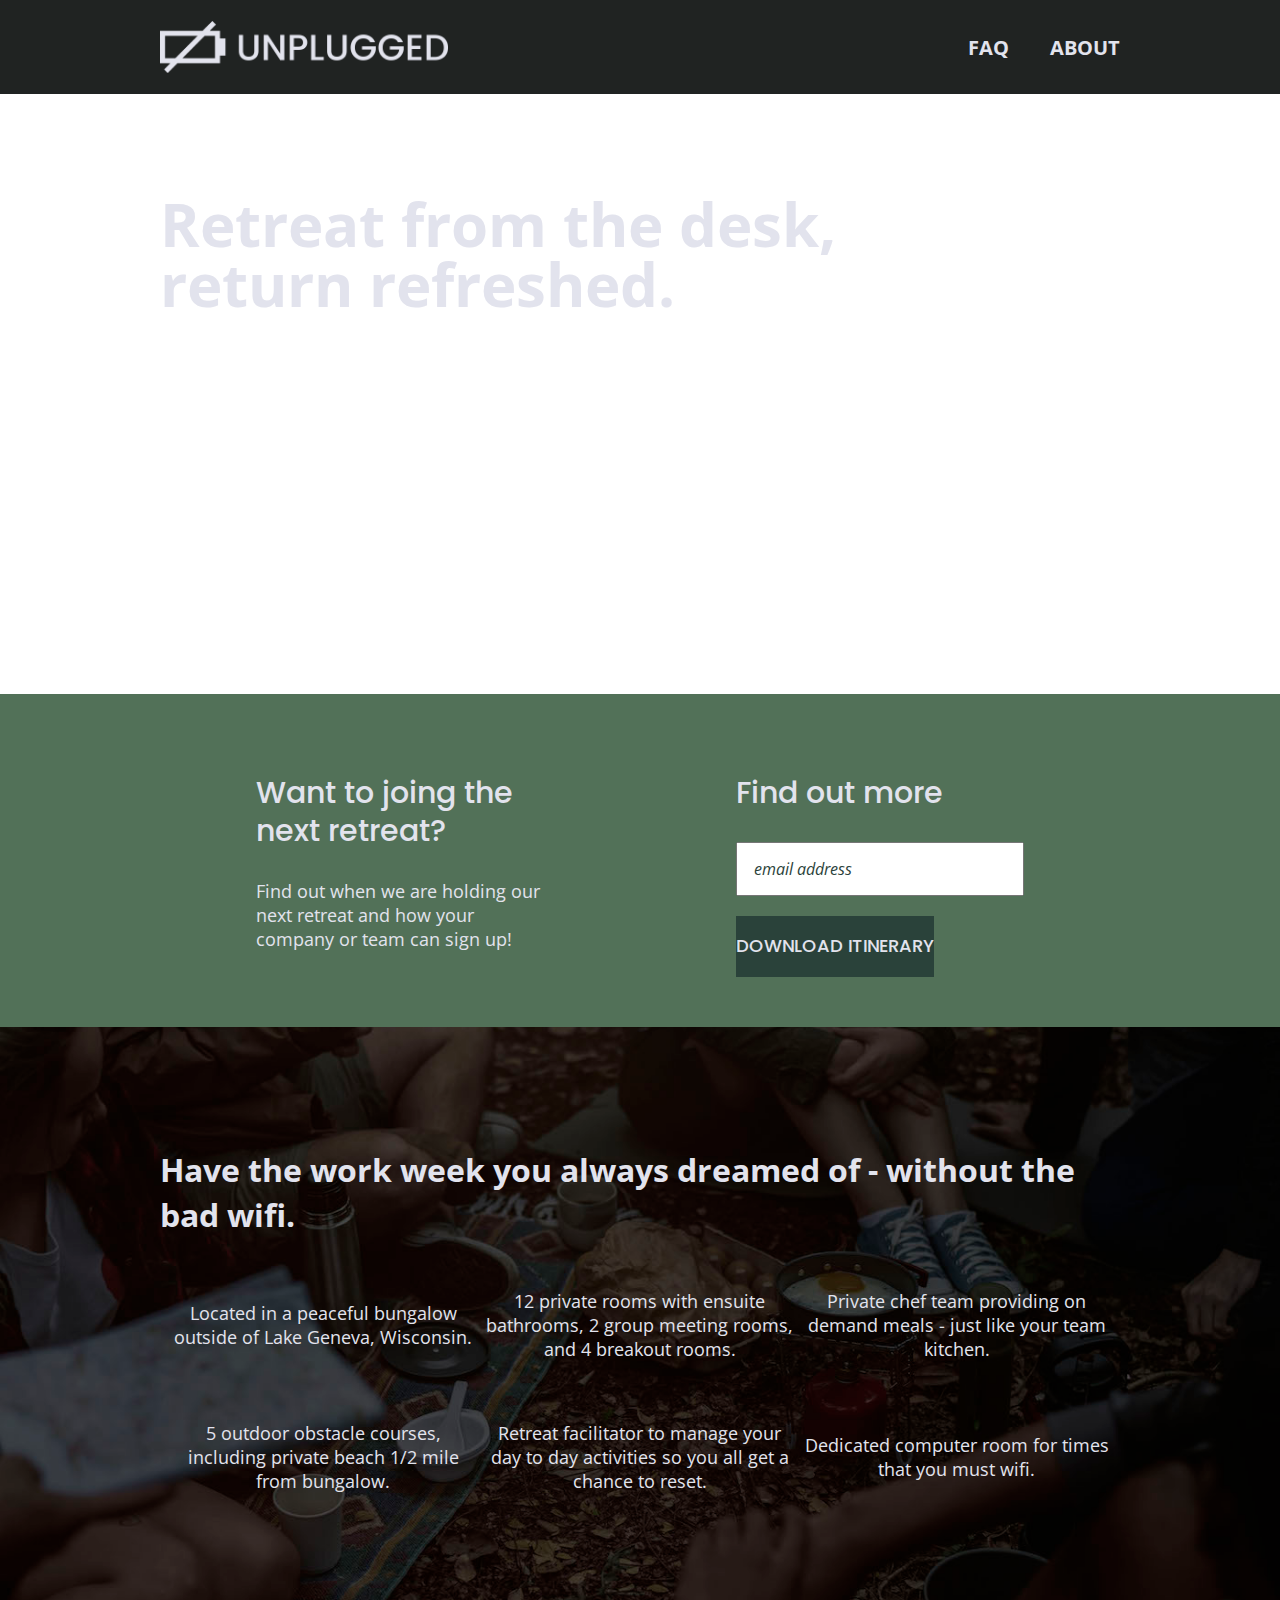
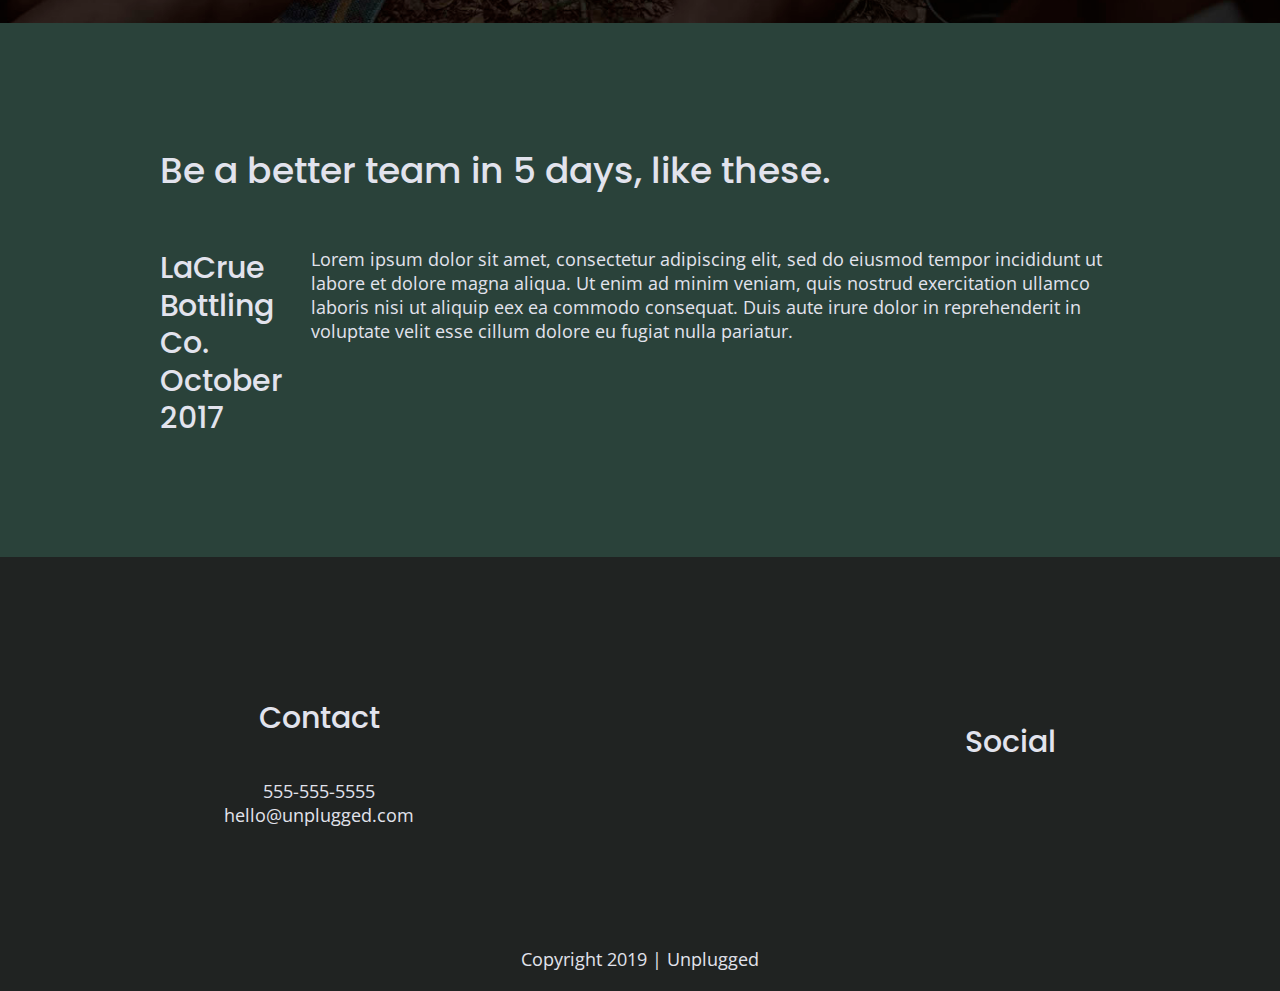
==== commit ea16a26f: "added feature icons using font awesome" ====
--- a/index.html
+++ b/index.html
@@ -23,6 +23,10 @@
 
 <!-- Google Fonts -->
   <link href="https://fonts.googleapis.com/css?family=Open+Sans:400,700|Poppins:500,700" rel="stylesheet">
+
+<!-- FontAwesome CDN version 5.5 -->
+  <link rel="stylesheet" href="https://use.fontawesome.com/releases/v5.5.0/css/all.css" integrity="sha384-B4dIYHKNBt8Bc12p+WXckhzcICo0wtJAoU8YZTY5qE0Id1GSseTk6S+L3BlXeVIU" crossorigin="anonymous">
+  
 </head>
 
 <body>
@@ -70,27 +74,27 @@
         <h1>Have the work week you always dreamed of - without the bad wifi.</h1>
         <div class="features-items">
           <article>
-            <p class="fontawesome-icon"></p>
+            <p class="fontawesome-icon"><i class="fas fa-campground"></i></p>
             <p class="features-item-description">Located in a peaceful bungalow outside of Lake Geneva, Wisconsin.</p>
           </article>
           <article>
-            <p class="fontawesome-icon"></p>
+            <p class="fontawesome-icon"><i class="fas fa-bed"></i></p>
             <p class="features-item-description">12 private rooms with ensuite bathrooms, 2 group meeting rooms, and 4 breakout rooms.</p>
           </article>
           <article>
-            <p class="fontawesome-icon"></p>
+            <p class="fontawesome-icon"><i class="fas fa-utensils"></i></p>
             <p class="features-item-description">Private chef team providing on demand meals - just like your team kitchen.</p>
           </article>
           <article>
-            <p class="fontawesome-icon"></p>
+            <p class="fontawesome-icon"><i class="fas fa-shoe-prints"></i></p>
             <p class="features-item-description">5 outdoor obstacle courses, including private beach 1/2 mile from bungalow.</p>
           </article>
           <article>
-            <p class="fontawesome-icon"></p>
+            <p class="fontawesome-icon"><i class="fas fa-smile"></i></p>
             <p class="features-item-description">Retreat facilitator to manage your day to day activities so you all get a chance to reset.</p>
           </article>
           <article>
-            <p class="fontawesome-icon"></p>
+            <p class="fontawesome-icon"><i class="fas fa-wifi"></i></p>
             <p class="features-item-description">Dedicated computer room for times that you must wifi.</p>
           </article>
         </div>
--- a/css/main.css
+++ b/css/main.css
@@ -305,6 +305,10 @@
     background-size: cover;
    }
 
+   .features i {
+    font-size: 3.75em;
+    margin-bottom: 40px;
+   }
 
    .features h2 {
     margin-bottom: 60px;
@@ -359,9 +363,21 @@
     background: #527158;
   }
 
-  .map {
-    margin: 0;
-  }
+  .map figure {
+    width: 100%;
+    height: 0; 
+    padding-bottom: 125%; 
+    overflow: hidden;
+    position: relative;
+}
+ 
+  .map iframe {
+    width: 100%;
+    height: 100%;
+    position: absolute; 
+    top: 0; 
+    left: 0; 
+}
 
   .contact-section {
     display: flex;
@@ -507,6 +523,16 @@
     margin: 100px 0;
   }
 
+  h2 {
+    font-size: 2.25em;
+    line-height: 1.333em;
+  }
+
+  h3 {
+    font-size: 1.5em;
+    line-height: 1.25em;
+  }
+
   /* Header */
   header {
     justify-content: space-around;
@@ -541,7 +567,7 @@
 
   .hero-area h1 {
     font-size: 3em;
-    line-height: 1;
+    line-height: 1em;
     margin: 0;
   }
 
@@ -561,12 +587,17 @@
   }
 
   /* Features */
+
+  .features h2 {
+    margin-bottom: 20px
+  }
+
   .features article {
     align-items: center;
     display: flex;
     justify-content: center;
     flex-flow: column wrap;
-    flex-basis: 45%;
+    flex-basis:50%;
   }
 
   .freatures .features-item-description {
@@ -580,8 +611,17 @@
     justify-content: flex-start;
   }
   
+  .review h2 {
+    width: 85%;
+  }
+
   .review article div {
     width: 50%;
+  }
+
+  .review h3 {
+    width: 75%;
+    margin: 0;
   }
 
   /* Footer */
@@ -595,12 +635,21 @@
     display: flex;
     justify-content: space-between;
     align-items: center;
+    flex-direction: row;
 
   }
 
   footer .contact {
     margin-bottom: 0;
-
+  }
+
+  footer h4 {
+    font-size: 1.5em;
+    margin-bottom: 40px;
+  }
+
+  footer p {
+    line-height: : 1.285em;
   }
 
   footer .copyright {
@@ -621,6 +670,14 @@
     .mission-content p {
       width: 45%
     }
+
+    .map figure {
+      width: 100%;
+      height: 0; 
+      padding-bottom: 45%; 
+      overflow: hidden;
+      position: relative;
+    }
  
     .contact-section .content-wrapper h2 {
       width: 83%
@@ -640,10 +697,6 @@
 /* ==========================================================================
    FAQ Page
    ========================================================================== */
-   
-   header {
-    padding: 15px 0;
-   }
 
     .faq .content-wrapper {
       justify-content: space-between;
@@ -692,7 +745,7 @@
 
   p {
       font-size: 1.125em;
-      line-height: 1.333;
+      line-height: 1.333em;
   }
 
 /* Hero Area */
@@ -727,7 +780,7 @@
 
   /* Reviews */
   .review article div {
-    width: 50%;
+    width: 45%;
   }
 
   .review h2 {
@@ -746,6 +799,10 @@
    .contact-section .content-wrapper {
        max-width: 95%;
        font-size: 3em;
+    }
+
+    .map figure {
+      padding-bottom: 38%; 
     }
 
     .contact-content h4 {
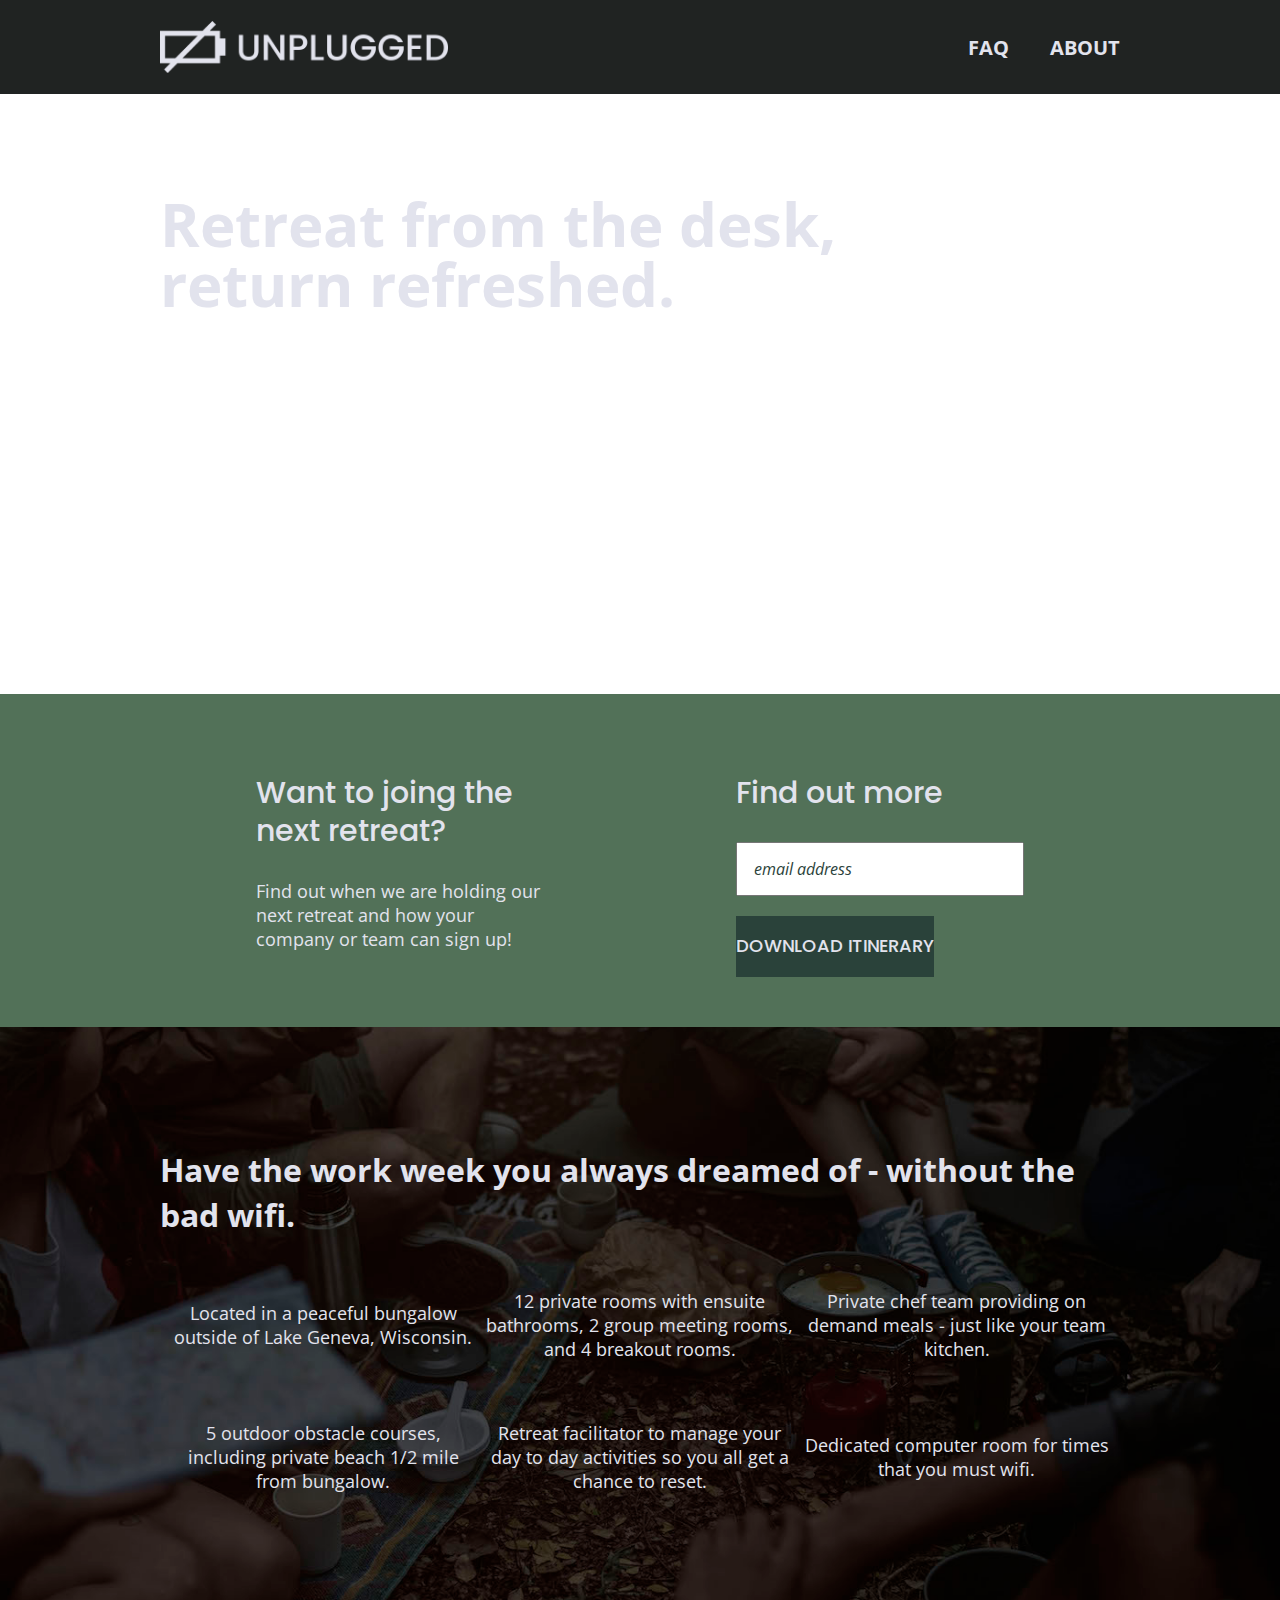
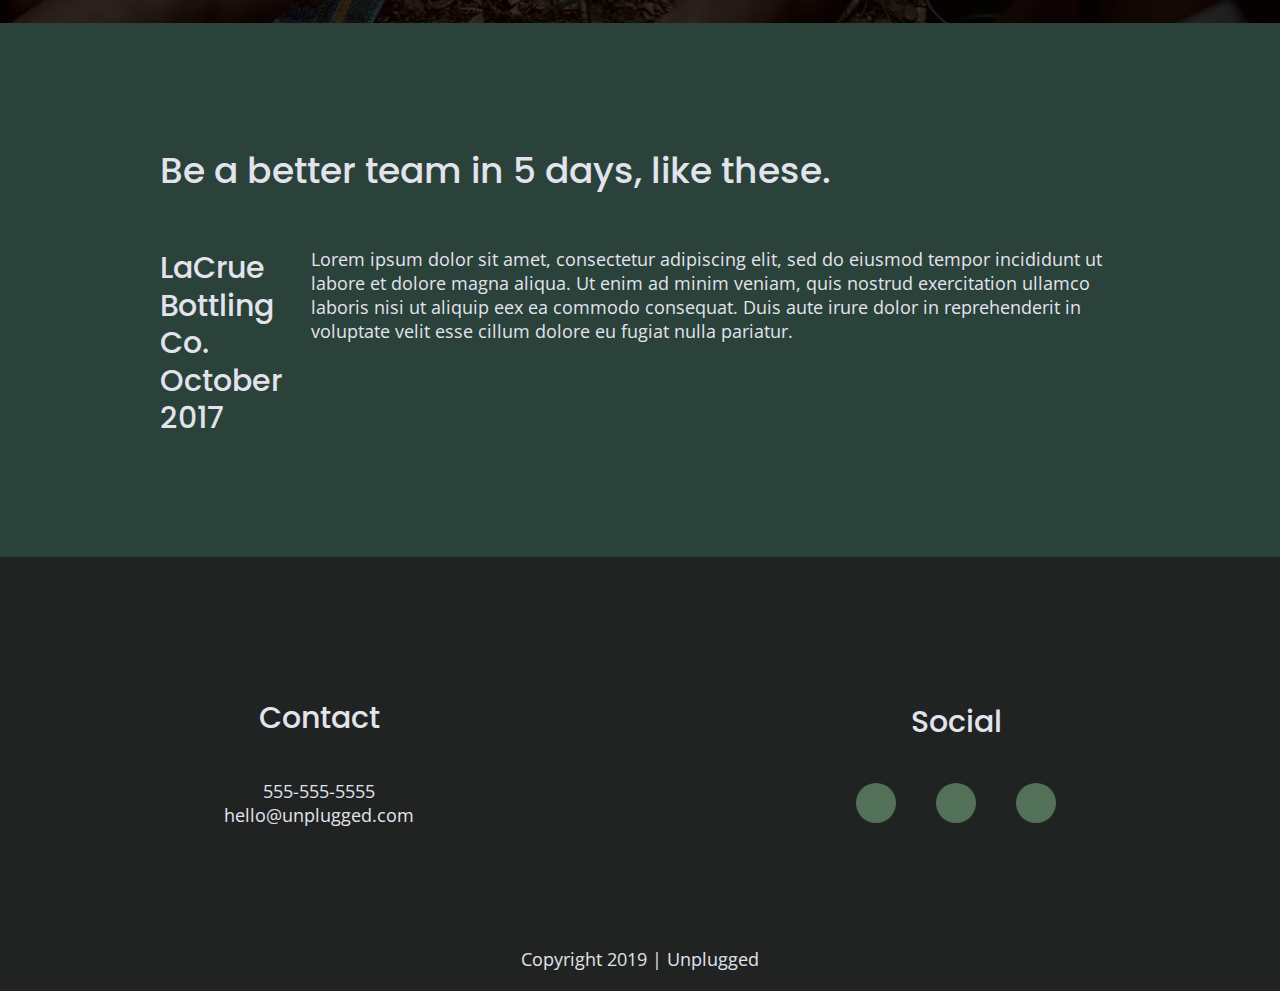
==== commit 10036f0b: "added social media icons to all index.html pages" ====
--- a/index.html
+++ b/index.html
@@ -125,9 +125,18 @@
         <div class="social">
           <h4>Social</h4>
             <div class="social-icons">
-              <p><a href="https://www.facebook.com/christina.c.lynn/" target="_blank"></a></p>
-              <p><a href="https://twitter.com/Skillcrush" target="_blank"></a></p>
-              <p><a href="https://www.instagram.com/smilynnod/" target="_blank"></a></p>
+              <p>
+                <a href="https://www.facebook.com/christina.c.lynn/" target="_blank"><i class="fab fa-facebook-f"></i>
+                </a>
+              </p>
+              <p>
+                <a href="https://twitter.com/Skillcrush" target="_blank"><i class="fab fa-twitter"></i>
+                </a>
+              </p>
+              <p>
+                <a href="https://www.instagram.com/smilynnod/" target="_blank"><i class="fab fa-instagram"></i>
+                </a>
+              </p>
               <!-- other social links here -->
             </div>
         </div>
--- a/css/main.css
+++ b/css/main.css
@@ -238,6 +238,14 @@
     display: flex;
     justify-content: center;
     align-items: center;
+    background-color: #527158;
+    border-radius: 50%;
+    width: 40px;
+    height: 40px;
+   }
+
+   footer .social-icons p i {
+    font-size: 1.3125em;
    }
 
    footer .copyright {
@@ -615,6 +623,7 @@
     width: 85%;
   }
 
+  .review article figure,
   .review article div {
     width: 50%;
   }
@@ -650,6 +659,11 @@
 
   footer p {
     line-height: : 1.285em;
+  }
+
+  footer .social-icons {
+    width: 12.5em;
+    justify-content: space-between;
   }
 
   footer .copyright {
@@ -672,11 +686,7 @@
     }
 
     .map figure {
-      width: 100%;
-      height: 0; 
       padding-bottom: 45%; 
-      overflow: hidden;
-      position: relative;
     }
  
     .contact-section .content-wrapper h2 {
@@ -796,7 +806,7 @@
    ========================================================================== */
  
    .mission h2 , 
-   .contact-section .content-wrapper {
+   .contact-section .content-wrapper h2 {
        max-width: 95%;
        font-size: 3em;
     }
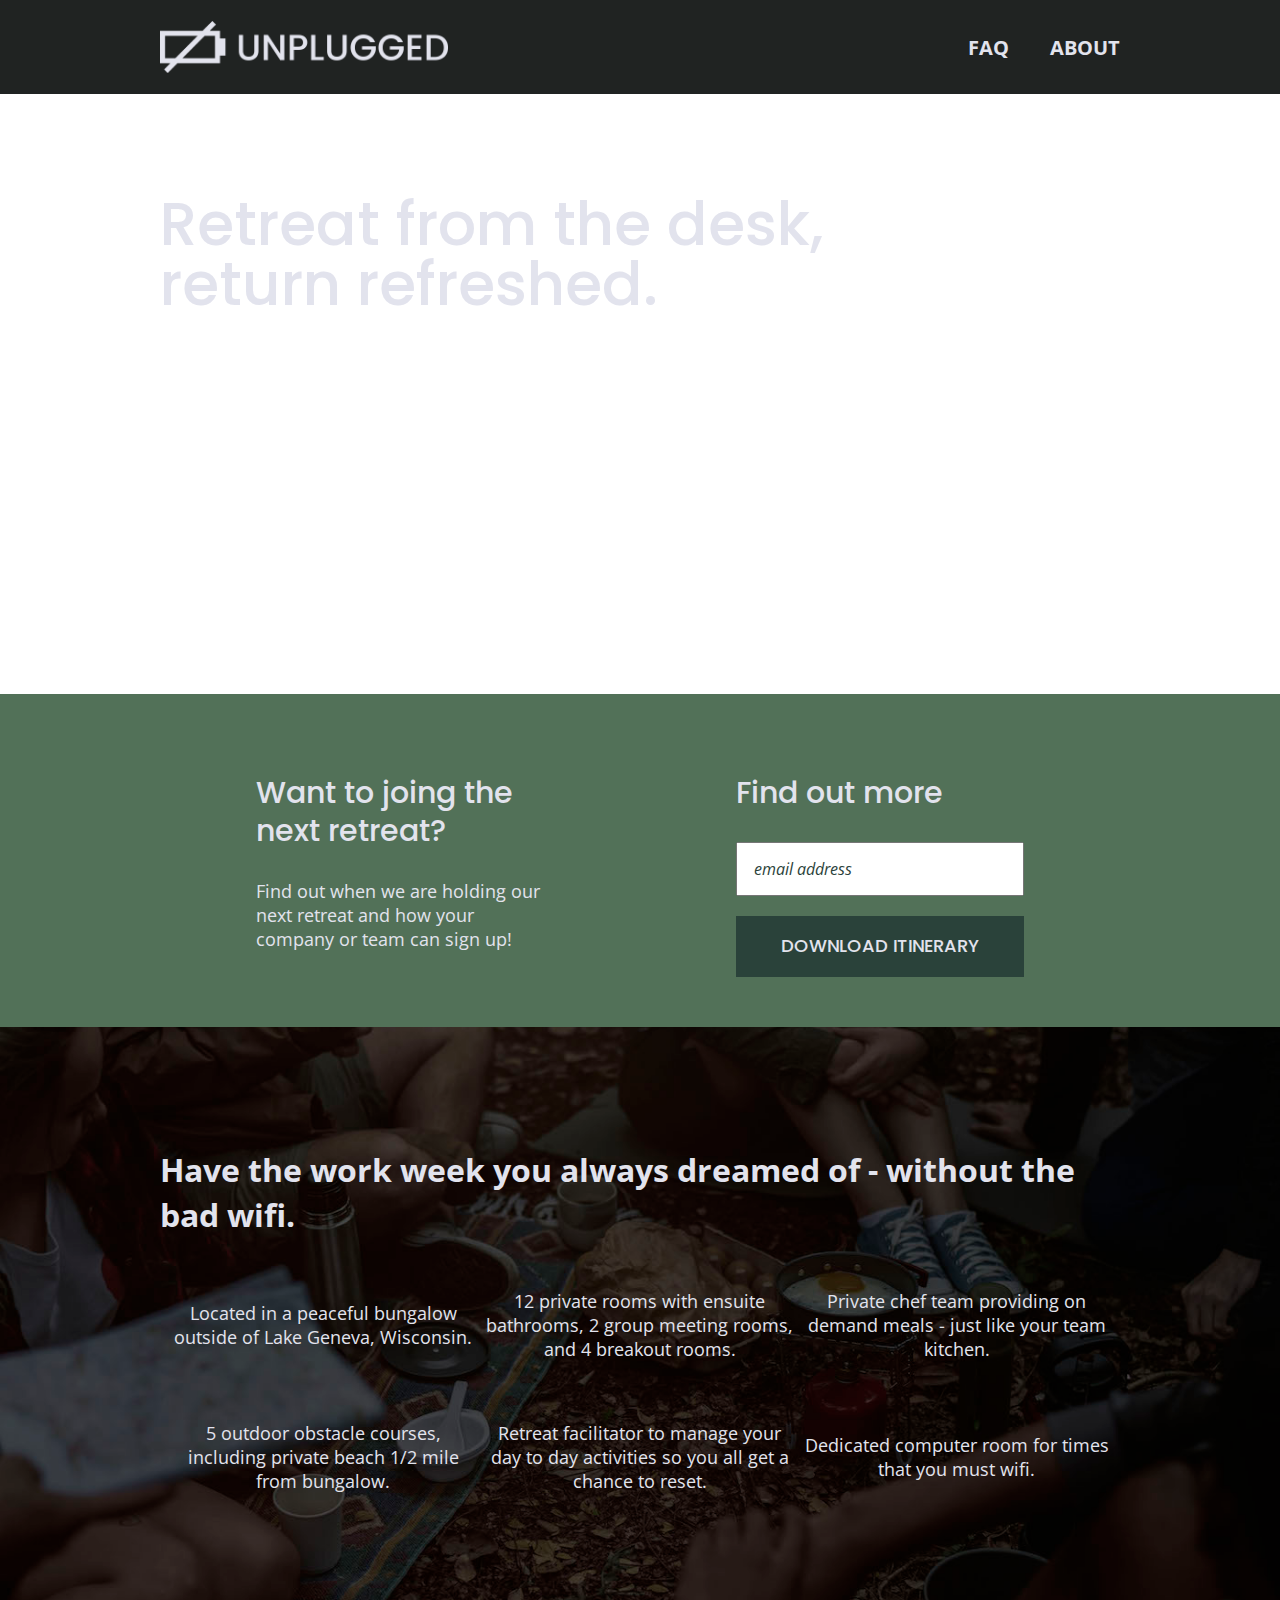
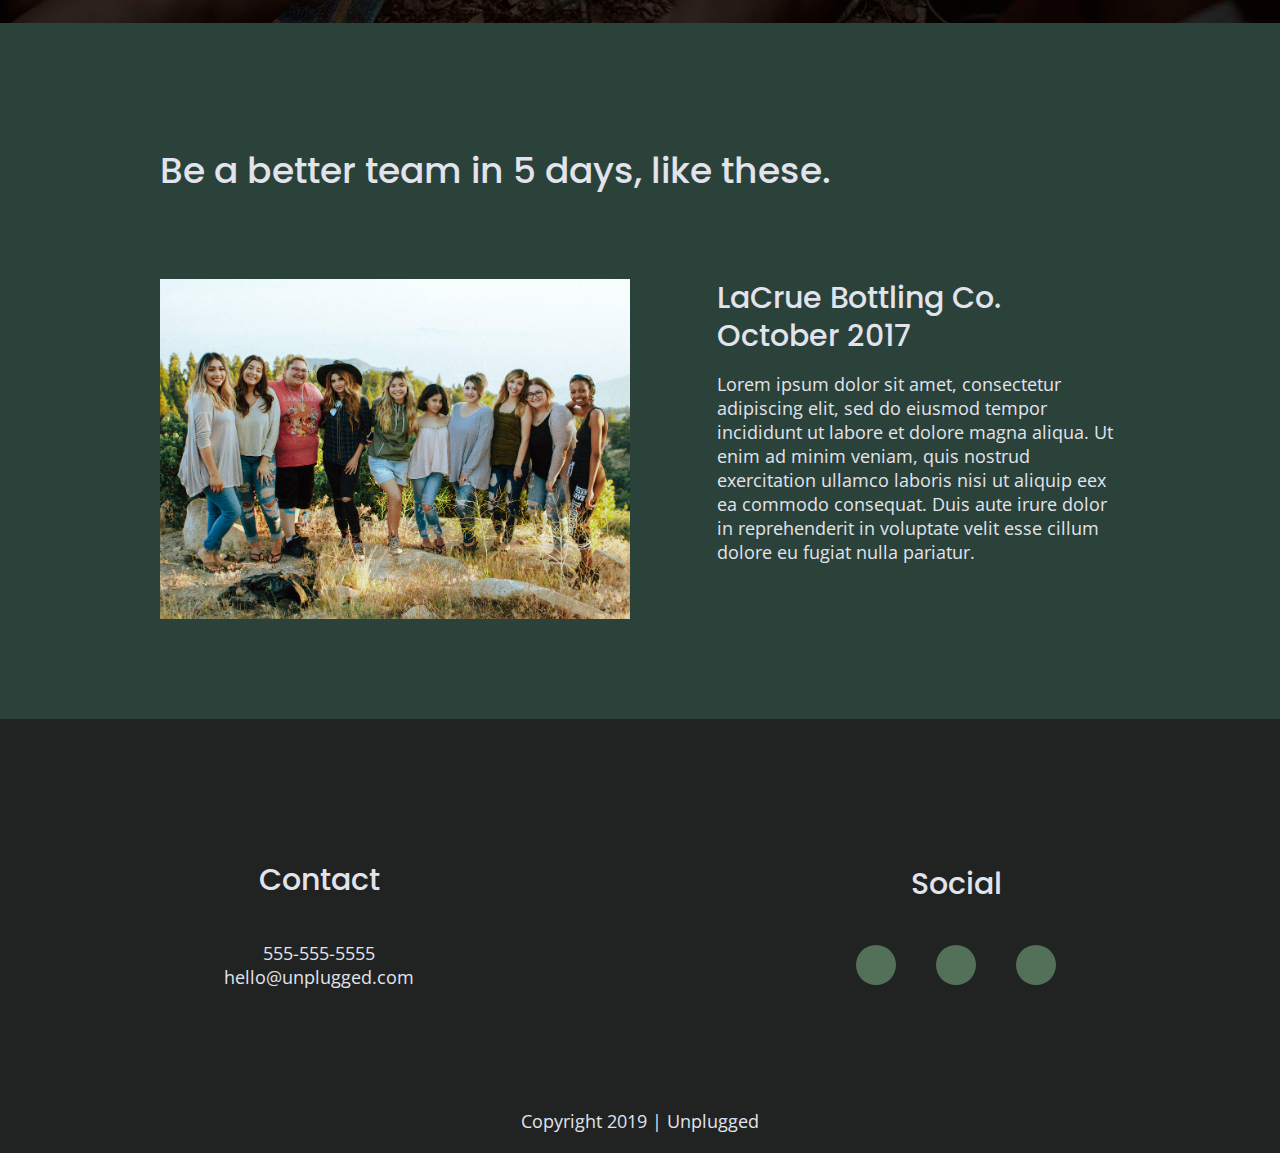
==== commit 190b2510: "corrected review photo placement" ====
--- a/index.html
+++ b/index.html
@@ -105,8 +105,13 @@
       <div class="content-wrapper">
         <h2>Be a better team in 5 days, like these.</h2>
         <article>
-          <h3>LaCrue Bottling Co. October 2017</h3>
-           <p>Lorem ipsum dolor sit amet, consectetur adipiscing elit, sed do eiusmod tempor incididunt ut labore et dolore magna aliqua. Ut enim ad minim veniam, quis nostrud exercitation ullamco laboris nisi ut aliquip eex ea commodo consequat. Duis aute irure dolor in reprehenderit in voluptate velit esse cillum dolore eu fugiat nulla pariatur.</p>
+          <figure>
+            <img src="img/unplugged-retreat-lacrue.jpg">
+          </figure>
+          <div>
+            <h3>LaCrue Bottling Co. October 2017</h3>
+            <p>Lorem ipsum dolor sit amet, consectetur adipiscing elit, sed do eiusmod tempor incididunt ut labore et dolore magna aliqua. Ut enim ad minim veniam, quis nostrud exercitation ullamco laboris nisi ut aliquip eex ea commodo consequat. Duis aute irure dolor in reprehenderit in voluptate velit esse cillum dolore eu fugiat nulla pariatur.</p>
+          </div>
         </article>
       </div>
     </section>
--- a/css/main.css
+++ b/css/main.css
@@ -265,7 +265,12 @@
     background-size: cover;
    }
 
-
+   .hero-area h1 {
+    font-size: 2.25em;
+    font-family: 'Poppins', Helvetica, Arial, sans-serif;
+    font-weight: 500;
+    line-height: 1.2em;
+   }
 
    /* Aside */
 
@@ -290,7 +295,7 @@
   }
  
   input[type=button] {
-    xwidth: 100%;
+    width: 100%;
     padding: 20px 0;
     margin-top: 20px;
     background-color: #2a423a;
@@ -421,7 +426,8 @@
    }
 
    .faq h2 {
-    margin-bottom: 40px:;
+    margin-bottom: 40px;
+    line-height: 1em;
    }
 
    .faq-content {
@@ -605,30 +611,34 @@
     display: flex;
     justify-content: center;
     flex-flow: column wrap;
-    flex-basis:50%;
+    flex-basis: 50%;
   }
 
   .freatures .features-item-description {
     width: 62%;
   }
 
+  .features i {
+    margin-bottom: 30px;
+  }
+
 
   /* Reviews */
   .reviews article {
     display: flex;
-    justify-content: flex-start;
+    justify-content: space-between;
   }
   
-  .review h2 {
+  .reviews h2 {
     width: 85%;
   }
 
-  .review article figure,
-  .review article div {
-    width: 50%;
-  }
-
-  .review h3 {
+  .reviews article figure,
+  .reviews article div {
+    width: 49%;
+  }
+
+  .reviews h3 {
     width: 75%;
     margin: 0;
   }
@@ -637,10 +647,9 @@
   footer .content-wrapper {
     width: 65%;
     margin: 100px 0px ;
-
-  }
-
-  .footer-content {
+  }
+
+  footer .footer-content {
     display: flex;
     justify-content: space-between;
     align-items: center;
@@ -690,7 +699,7 @@
     }
  
     .contact-section .content-wrapper h2 {
-      width: 83%
+      width: 83%;
     }
  
     .contact-content {
@@ -725,7 +734,6 @@
       font-size: .875em;
       line-height: 1.125em;
     }
-
 }
 
 @media screen and (min-width: 1200px) {
@@ -789,11 +797,11 @@
 
 
   /* Reviews */
-  .review article div {
-    width: 45%;
-  }
-
-  .review h2 {
+  .reviews article div {
+    width: 42%;
+  }
+
+  .reviews h2 {
     padding-bottom: 50px;
   }
 
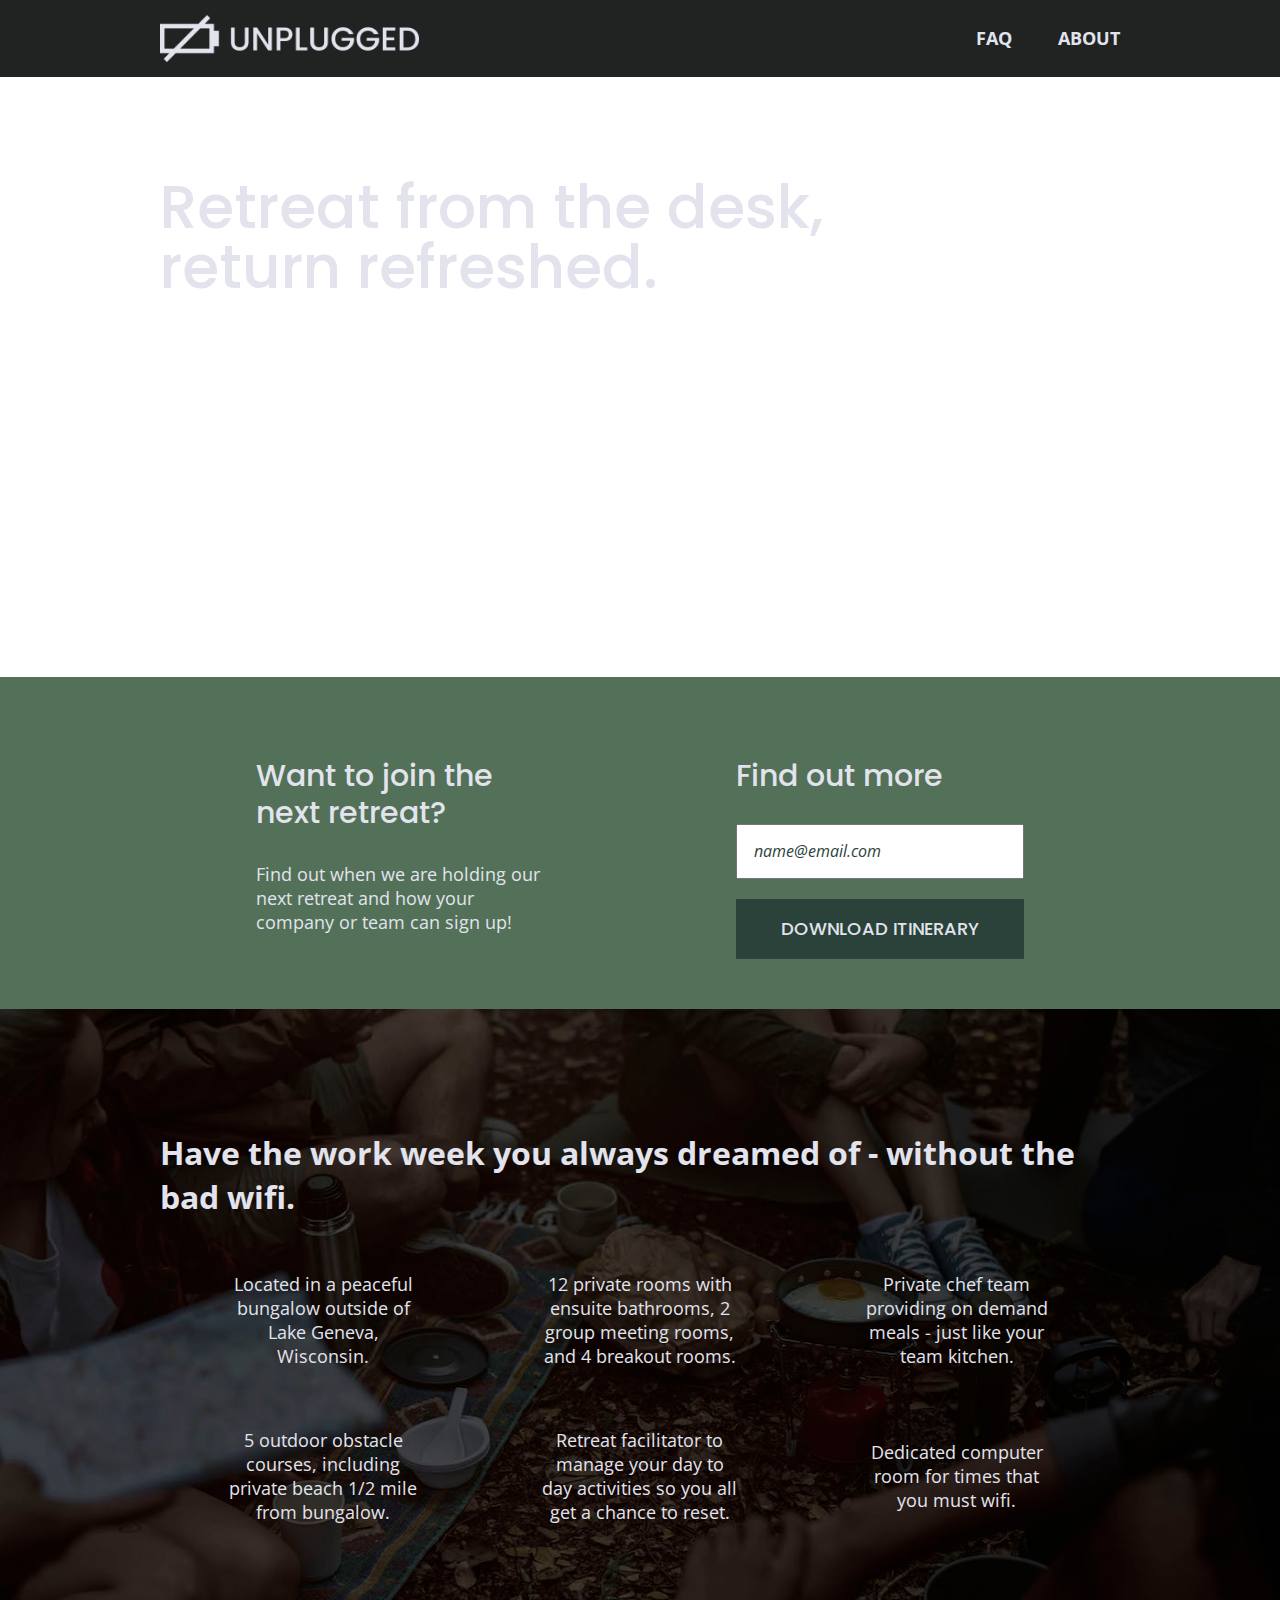
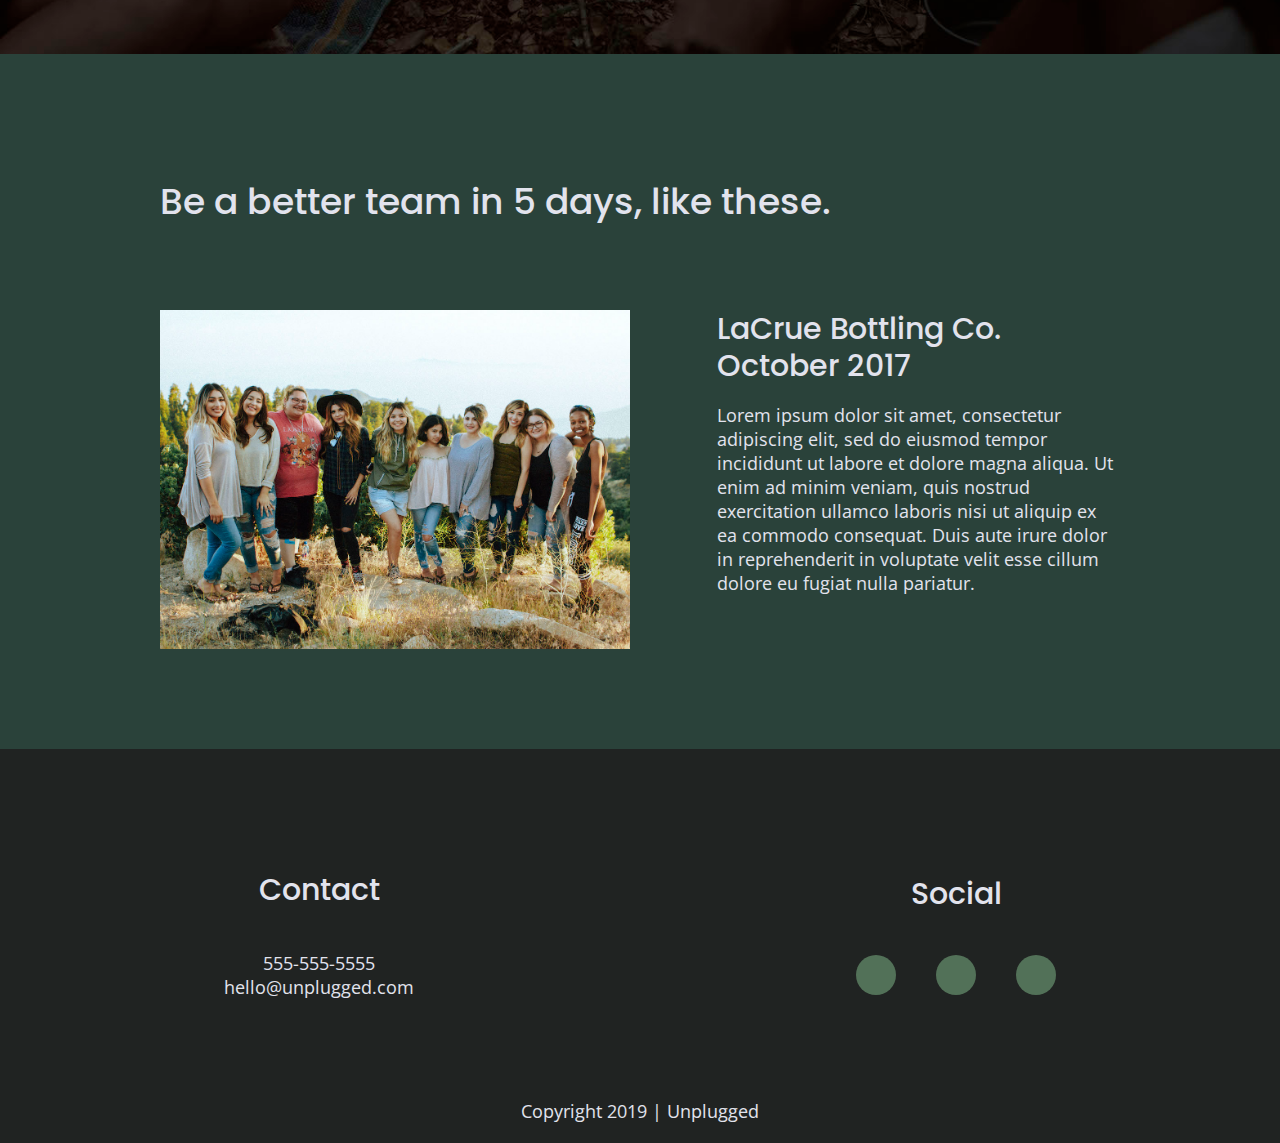
==== commit 3c5ee77d: "minor adjustments made when testing site with devtools" ====
--- a/index.html
+++ b/index.html
@@ -51,19 +51,19 @@
   <main>
     <section class="hero-area">
       <div class="content-wrapper">
-        <h1>Retreat from the desk,<br>return refreshed.</h1>
+        <h1>Retreat from the desk, return refreshed.</h1>
       </div>
     </section>
 
     <aside>
       <div class="content-wrapper">
         <div class="form-description">
-          <h3>Want to joing the next retreat?</h3>
+          <h3>Want to join the next retreat?</h3>
           <p>Find out when we are holding our next retreat and how your company or team can sign up!</p>
         </div>
         <div class="form">
           <h3>Find out more</h3>
-          <input type="text" name="name" value="email address">
+          <input type="text" name="name" value="name@email.com">
           <input type="button" value="Download Itinerary">
         </div>
       </div> <!-- aside content wrapper ends -->
@@ -110,7 +110,7 @@
           </figure>
           <div>
             <h3>LaCrue Bottling Co. October 2017</h3>
-            <p>Lorem ipsum dolor sit amet, consectetur adipiscing elit, sed do eiusmod tempor incididunt ut labore et dolore magna aliqua. Ut enim ad minim veniam, quis nostrud exercitation ullamco laboris nisi ut aliquip eex ea commodo consequat. Duis aute irure dolor in reprehenderit in voluptate velit esse cillum dolore eu fugiat nulla pariatur.</p>
+            <p>Lorem ipsum dolor sit amet, consectetur adipiscing elit, sed do eiusmod tempor incididunt ut labore et dolore magna aliqua. Ut enim ad minim veniam, quis nostrud exercitation ullamco laboris nisi ut aliquip ex ea commodo consequat. Duis aute irure dolor in reprehenderit in voluptate velit esse cillum dolore eu fugiat nulla pariatur.</p>
           </div>
         </article>
       </div>
--- a/css/main.css
+++ b/css/main.css
@@ -103,6 +103,8 @@
 ul, 
 ol {
   list-style-type: none;
+  margin: 0;
+  padding: 0;
 }
  
 a {
@@ -121,6 +123,7 @@
   font-size: 1.125em,
   margin: 20px 0;
   font-weight: 500;
+  font-style: normal;
 }
  
 p {
@@ -185,12 +188,12 @@
     width: 100%;
     height: 1px;
     background: #3a3a3a;
-    margin: 10px 0 20px 0;
+    margin: 10px 0 15px 0;
    }
 
    header nav {
     display: flex;
-    justify-content: space-around;
+    justify-content: center;
     align-items: center;
     flex-flow: row wrap; 
     width: 60%;
@@ -201,7 +204,7 @@
 
    header nav ul {
     display: flex;
-    justify-content: space-between;
+    justify-content: space-around;
     width: 100%;
    }
 
@@ -221,7 +224,7 @@
 
    footer .content-wrapper {
     width: 55%;
-    margin: 50px 0;
+    margin: 45px 0;
    }
 
    footer .contact {
@@ -327,7 +330,7 @@
     margin-bottom: 60px;
    }
 
-   .features .features-items{
+   .features .features-items {
     display: flex;
     justify-content: center;
     align-items: center;
@@ -343,11 +346,12 @@
    .features p {
     margin: 0;
     text-align: center;
+    padding: 0 43px 0 43px;
    }
 
     /* Reviews */
 
-  .reviews{
+  .reviews {
     display: flex;
     justify-content: center;
     flex-flow: row wrap; 
@@ -374,6 +378,10 @@
     align-items: center;
     flex-flow: row wrap; 
     background: #527158;
+  }
+
+  .mission .content-wrapper h2 {
+    margin: 0;
   }
 
   .map figure {
@@ -398,6 +406,10 @@
     align-items: center;
     flex-flow: row wrap;
     background: #2a423a;
+  }
+
+  .contact-section .content-wrapper h2 {
+    margin: 0;
   }
 
   .contact-content p {
@@ -559,16 +571,20 @@
   }
 
   header figure {
-    width: 30%;
+    width: 40%;
    }
 
   header nav {
-    width: 30%;
+    width: 23%;
   }
 
   header nav ul {
     justify-content: space-between;
   }
+
+  header nav ul li {
+    font-size: 1em;
+   }
 
   .header-divider {
     display: none;
@@ -622,6 +638,10 @@
     margin-bottom: 30px;
   }
 
+  .features p {
+    padding: 0 60px 0 60px
+  }
+
 
   /* Reviews */
   .reviews article {
@@ -646,7 +666,7 @@
   /* Footer */
   footer .content-wrapper {
     width: 65%;
-    margin: 100px 0px ;
+    margin: 80px 0px ;
   }
 
   footer .footer-content {
@@ -654,11 +674,11 @@
     justify-content: space-between;
     align-items: center;
     flex-direction: row;
-
   }
 
   footer .contact {
     margin-bottom: 0;
+    margin-top: 0;
   }
 
   footer h4 {
@@ -689,7 +709,7 @@
       align-items: center;
       padding-top: 20px;
     }
- 
+
     .mission-content p {
       width: 45%
     }
@@ -699,7 +719,7 @@
     }
  
     .contact-section .content-wrapper h2 {
-      width: 83%;
+      width: 80%;
     }
  
     .contact-content {
@@ -748,8 +768,13 @@
     padding: 15px 0;
   }
 
+  header figure {
+    width: 27%;
+   }
+
+
   header nav {
-    width: 20%;
+    width: 15%;
   }
 
   h2 {
@@ -795,6 +820,10 @@
     flex-basis: 33%;
   }
 
+  .features p {
+    padding: 0 60px 0 60px
+  }
+
 
   /* Reviews */
   .reviews article div {
@@ -809,14 +838,19 @@
     font-size: 1.875em;
   }
 
+  footer .social-icons p i {
+    font-size: 1em;
+   }
+
 /* ==========================================================================
    About Page
    ========================================================================== */
  
    .mission h2 , 
    .contact-section .content-wrapper h2 {
-       max-width: 95%;
+       max-width: 90%;
        font-size: 3em;
+       margin: 0;
     }
 
     .map figure {
@@ -826,6 +860,7 @@
     .contact-content h4 {
       font-size: 1.875em;
     }
+
 
 
 /* ==========================================================================
